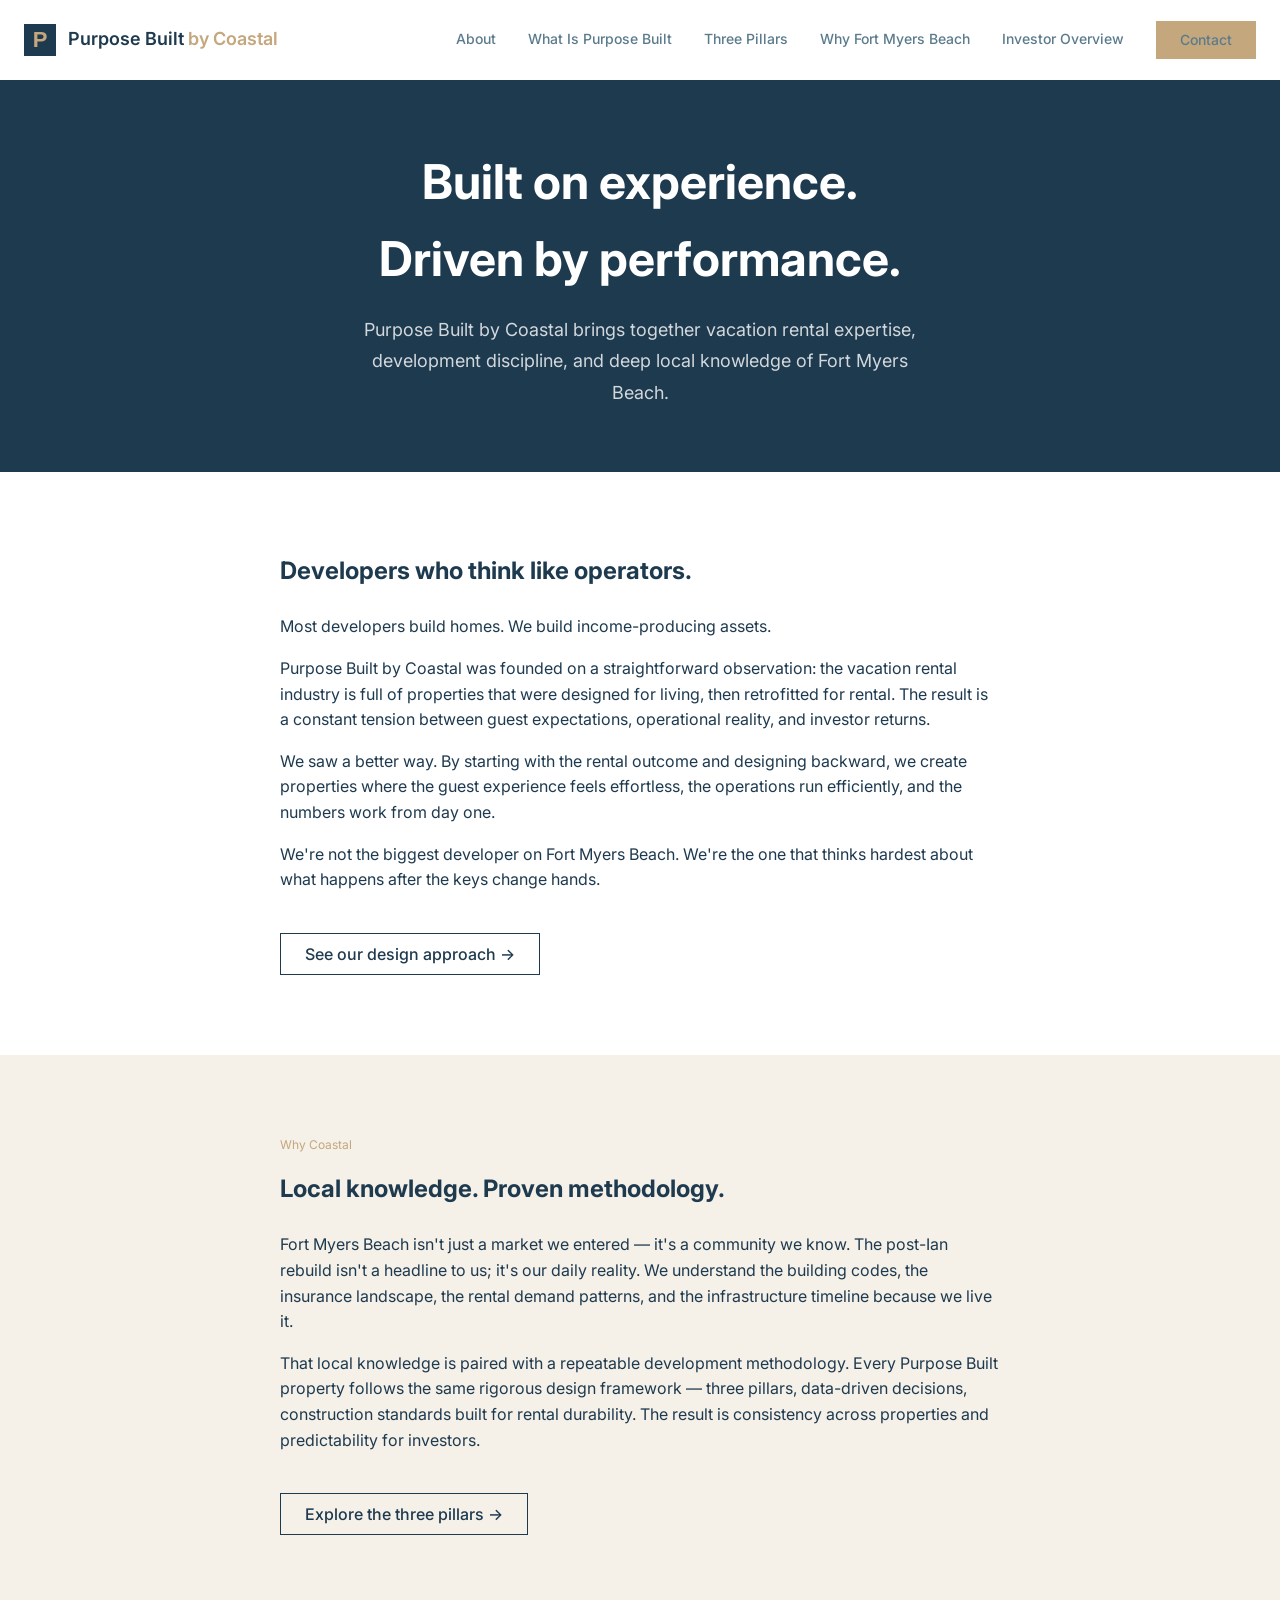
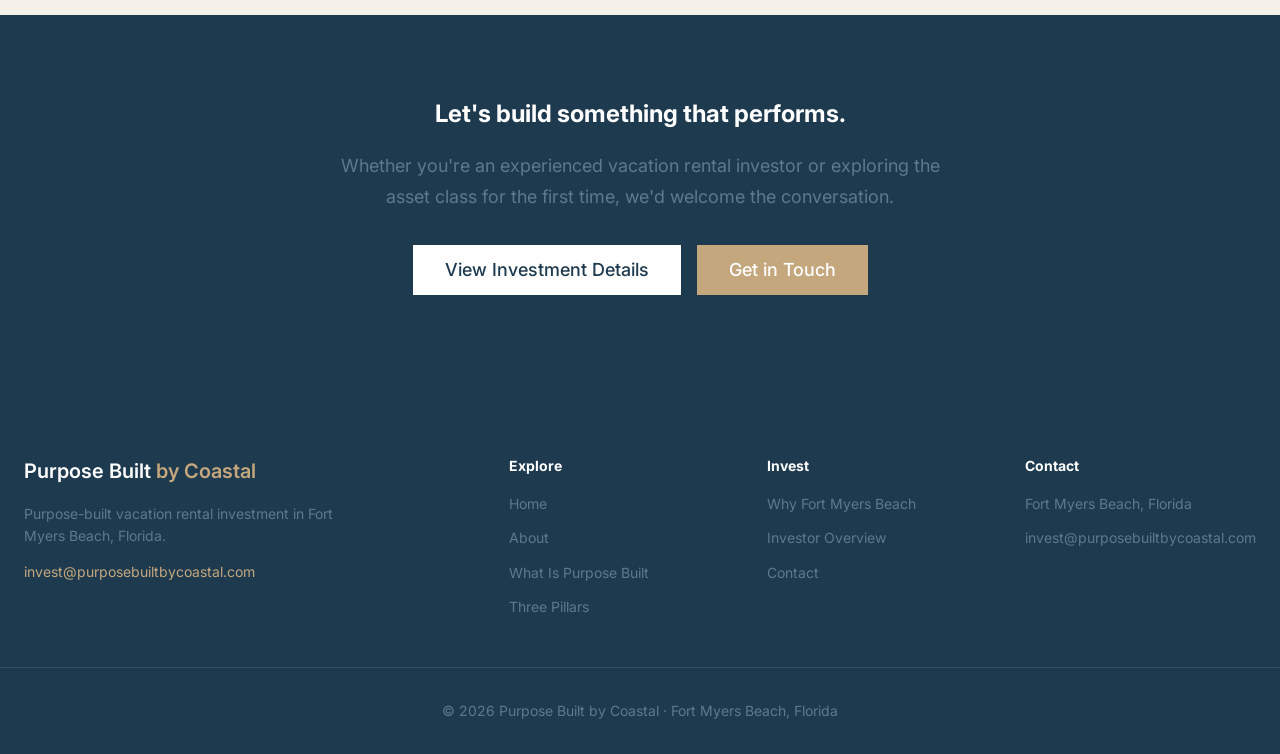
==== about/index.html @ a8b03112 "Phase 6: Frontend Build — all 7 pages, components.css, sitemap.xml, robots.txt" ====
<!DOCTYPE html>
<html lang="en">
<head>
  <meta charset="UTF-8"><meta name="viewport" content="width=device-width, initial-scale=1.0">
  <title>About Purpose Built by Coastal | Vacation Rental Developers</title>
  <meta name="description" content="Meet the team behind Purpose Built by Coastal — Fort Myers Beach vacation rental development built on decades of coastal construction and STR expertise.">
  <link rel="canonical" href="https://purposebuiltbycoastal.com/about/">
  <link rel="icon" type="image/svg+xml" href="/assets/icons/favicon.svg">
  <link rel="preconnect" href="https://fonts.googleapis.com"><link rel="preconnect" href="https://fonts.gstatic.com" crossorigin>
  <link href="https://fonts.googleapis.com/css2?family=Inter:wght@300;400;500;600;700&display=swap" rel="stylesheet">
  <link rel="stylesheet" href="/tokens.css"><link rel="stylesheet" href="/components.css">
  <script type="application/ld+json">{"@context":"https://schema.org","@type":"Organization","name":"Purpose Built by Coastal","url":"https://purposebuiltbycoastal.com","email":"invest@purposebuiltbycoastal.com","address":{"@type":"PostalAddress","addressLocality":"Fort Myers Beach","addressRegion":"FL"}}</script>
</head>
<body>

<nav class="nav" id="nav"><div class="container nav-inner">
  <a href="/" class="nav-logo"><img src="/assets/icons/favicon.svg" alt="" width="32" height="32"><span>Purpose Built <span class="text-accent">by Coastal</span></span></a>
  <button class="nav-toggle" id="navToggle" aria-label="Toggle menu"><span></span><span></span><span></span></button>
  <div class="nav-links" id="navLinks">
    <a href="/about">About</a><a href="/what-is-purpose-built">What Is Purpose Built</a><a href="/three-pillars">Three Pillars</a><a href="/why-fort-myers-beach">Why Fort Myers Beach</a><a href="/investor-overview">Investor Overview</a><a href="/contact" class="btn btn-primary">Contact</a>
  </div>
</div></nav>

<section class="page-header"><div class="container">
  <h1>Built on experience.<br>Driven by performance.</h1>
  <p class="body-lg">Purpose Built by Coastal brings together vacation rental expertise, development discipline, and deep local knowledge of Fort Myers Beach.</p>
</div></section>

<section class="section bg-white"><div class="container content-section reveal">
  <h2>Developers who think like operators.</h2>
  <p>Most developers build homes. We build income-producing assets.</p>
  <p>Purpose Built by Coastal was founded on a straightforward observation: the vacation rental industry is full of properties that were designed for living, then retrofitted for rental. The result is a constant tension between guest expectations, operational reality, and investor returns.</p>
  <p>We saw a better way. By starting with the rental outcome and designing backward, we create properties where the guest experience feels effortless, the operations run efficiently, and the numbers work from day one.</p>
  <p>We're not the biggest developer on Fort Myers Beach. We're the one that thinks hardest about what happens after the keys change hands.</p>
  <a href="/what-is-purpose-built" class="btn btn-secondary" style="margin-top:var(--space-6)">See our design approach →</a>
</div></section>

<section class="section bg-sand"><div class="container content-section reveal">
  <p class="caption text-accent">Why Coastal</p>
  <h2>Local knowledge. Proven methodology.</h2>
  <p>Fort Myers Beach isn't just a market we entered — it's a community we know. The post-Ian rebuild isn't a headline to us; it's our daily reality. We understand the building codes, the insurance landscape, the rental demand patterns, and the infrastructure timeline because we live it.</p>
  <p>That local knowledge is paired with a repeatable development methodology. Every Purpose Built property follows the same rigorous design framework — three pillars, data-driven decisions, construction standards built for rental durability. The result is consistency across properties and predictability for investors.</p>
  <a href="/three-pillars" class="btn btn-secondary" style="margin-top:var(--space-6)">Explore the three pillars →</a>
</div></section>

<section class="section bg-navy text-center"><div class="container reveal" style="max-width:42rem">
  <h2 class="text-light">Let's build something that performs.</h2>
  <p class="body-lg" style="color:var(--slate);margin-top:var(--space-4)">Whether you're an experienced vacation rental investor or exploring the asset class for the first time, we'd welcome the conversation.</p>
  <div class="cta-group" style="margin-top:var(--space-8)">
    <a href="/investor-overview" class="btn btn-light btn-lg">View Investment Details</a>
    <a href="/contact" class="btn btn-primary btn-lg">Get in Touch</a>
  </div>
</div></section>

<footer class="footer"><div class="container footer-grid">
  <div class="footer-brand"><span class="footer-logo">Purpose Built <span class="text-accent">by Coastal</span></span><p class="body-sm text-muted">Purpose-built vacation rental investment in Fort Myers Beach, Florida.</p><a href="mailto:invest@purposebuiltbycoastal.com" class="body-sm text-accent">invest@purposebuiltbycoastal.com</a></div>
  <div class="footer-col"><h5 class="text-light">Explore</h5><a href="/">Home</a><a href="/about">About</a><a href="/what-is-purpose-built">What Is Purpose Built</a><a href="/three-pillars">Three Pillars</a></div>
  <div class="footer-col"><h5 class="text-light">Invest</h5><a href="/why-fort-myers-beach">Why Fort Myers Beach</a><a href="/investor-overview">Investor Overview</a><a href="/contact">Contact</a></div>
  <div class="footer-col"><h5 class="text-light">Contact</h5><p class="body-sm text-muted">Fort Myers Beach, Florida</p><a href="mailto:invest@purposebuiltbycoastal.com" class="body-sm">invest@purposebuiltbycoastal.com</a></div>
</div><div class="container footer-bottom"><p class="body-sm text-muted">© 2026 Purpose Built by Coastal · Fort Myers Beach, Florida</p></div></footer>

<script>
document.getElementById('navToggle').addEventListener('click',function(){this.classList.toggle('active');document.getElementById('navLinks').classList.toggle('active')});
document.querySelectorAll('.reveal').forEach(el=>new IntersectionObserver((e)=>{e.forEach(e=>{if(e.isIntersecting)e.target.classList.add('visible')})},{threshold:0.15}).observe(el));
window.addEventListener('scroll',()=>{document.getElementById('nav').classList.toggle('scrolled',window.scrollY>50)});
</script>
</body>
</html>
---- tokens.css ----
:root {
  /* ── Brand Colors ── */
  --navy: #1e3a4f;
  --slate: #5b7b8c;
  --gold: #c4a77d;
  --sand: #f5f0e8;
  --white: #ffffff;

  /* ── Semantic Tokens ── */
  --color-bg: var(--white);
  --color-bg-alt: var(--sand);
  --color-bg-dark: var(--navy);
  --color-text: var(--navy);
  --color-text-light: var(--white);
  --color-text-muted: var(--slate);
  --color-accent: var(--gold);
  --color-accent-hover: #b3966e;
  --color-border: #e5e0d8;
  --color-border-light: #f0ebe4;

  /* ── Typography ── */
  --font-sans: 'Inter', system-ui, -apple-system, sans-serif;
  --font-mono: ui-monospace, SFMono-Regular, Menlo, Monaco, Consolas, monospace;

  /* Type Scale (major third) */
  --text-xs: 0.75rem;     /* 12px */
  --text-sm: 0.875rem;    /* 14px */
  --text-base: 1rem;      /* 16px */
  --text-lg: 1.125rem;    /* 18px */
  --text-xl: 1.25rem;     /* 20px */
  --text-2xl: 1.5rem;     /* 24px */
  --text-3xl: 1.875rem;   /* 30px */
  --text-4xl: 2.25rem;    /* 36px */
  --text-5xl: 3rem;       /* 48px */
  --text-6xl: 3.75rem;    /* 60px */
  --text-7xl: 4.5rem;     /* 72px */

  /* Line Heights */
  --leading-tight: 1.15;
  --leading-snug: 1.35;
  --leading-normal: 1.6;
  --leading-relaxed: 1.75;

  /* Font Weights */
  --font-light: 300;
  --font-normal: 400;
  --font-medium: 500;
  --font-semibold: 600;
  --font-bold: 700;

  /* Letter Spacing */
  --tracking-tight: -0.02em;
  --tracking-normal: 0;
  --tracking-wide: 0.03em;

  /* ── Spacing Scale (4px base) ── */
  --space-0: 0;
  --space-1: 0.25rem;    /* 4px */
  --space-2: 0.5rem;     /* 8px */
  --space-3: 0.75rem;    /* 12px */
  --space-4: 1rem;       /* 16px */
  --space-5: 1.25rem;    /* 20px */
  --space-6: 1.5rem;     /* 24px */
  --space-8: 2rem;       /* 32px */
  --space-10: 2.5rem;    /* 40px */
  --space-12: 3rem;      /* 48px */
  --space-16: 4rem;      /* 64px */
  --space-20: 5rem;      /* 80px */
  --space-24: 6rem;      /* 96px */

  /* Section padding */
  --section-y: var(--space-20);
  --section-y-lg: var(--space-24);

  /* ── Border Radius ── */
  --radius-none: 0;
  --radius-sm: 0;
  --radius-md: 0;
  --radius-lg: 0;
  --radius-full: 9999px;

  /* ── Shadows ── */
  --shadow-sm: 0 1px 2px rgba(30, 58, 79, 0.05);
  --shadow-md: 0 4px 6px rgba(30, 58, 79, 0.07);
  --shadow-lg: 0 10px 30px rgba(30, 58, 79, 0.1);

  /* ── Layout ── */
  --container-max: 80rem;       /* 1280px */
  --container-padding: var(--space-6);
  --nav-height: 5rem;           /* 80px */

  /* ── Animations ── */
  --ease-out: cubic-bezier(0.16, 1, 0.3, 1);
  --ease-in-out: cubic-bezier(0.4, 0, 0.2, 1);
  --duration-fast: 150ms;
  --duration-normal: 300ms;
  --duration-slow: 500ms;
  --duration-reveal: 700ms;

  /* ── Breakpoints (for reference — use in media queries) ── */
  /* sm: 640px | md: 768px | lg: 1024px | xl: 1280px | 2xl: 1536px */
}

/* ── Global Resets ── */
*,
*::before,
*::after {
  box-sizing: border-box;
  margin: 0;
  padding: 0;
}

html {
  scroll-behavior: smooth;
  -webkit-font-smoothing: antialiased;
  -moz-osx-font-smoothing: grayscale;
}

body {
  font-family: var(--font-sans);
  font-size: var(--text-base);
  line-height: var(--leading-normal);
  color: var(--color-text);
  background-color: var(--color-bg);
}

img {
  display: block;
  max-width: 100%;
  height: auto;
}

a {
  color: inherit;
  text-decoration: none;
}

/* ── Typography Utility Classes ── */
.h1 { font-size: var(--text-5xl); font-weight: var(--font-bold); line-height: var(--leading-tight); letter-spacing: var(--tracking-tight); }
.h2 { font-size: var(--text-4xl); font-weight: var(--font-bold); line-height: var(--leading-tight); }
.h3 { font-size: var(--text-3xl); font-weight: var(--font-semibold); line-height: var(--leading-snug); }
.h4 { font-size: var(--text-2xl); font-weight: var(--font-semibold); line-height: var(--leading-snug); }
.h5 { font-size: var(--text-xl); font-weight: var(--font-medium); line-height: var(--leading-normal); }

.body-lg { font-size: var(--text-lg); line-height: var(--leading-relaxed); }
.body-base { font-size: var(--text-base); line-height: var(--leading-relaxed); }
.body-sm { font-size: var(--text-sm); line-height: var(--leading-normal); }
.caption { font-size: var(--text-xs); line-height: var(--leading-normal); color: var(--color-text-muted); }

.text-accent { color: var(--color-accent); }
.text-muted { color: var(--color-text-muted); }
.text-light { color: var(--color-text-light); }

.font-light { font-weight: var(--font-light); }
.font-normal { font-weight: var(--font-normal); }
.font-medium { font-weight: var(--font-medium); }
.font-semibold { font-weight: var(--font-semibold); }
.font-bold { font-weight: var(--font-bold); }

/* ── Container ── */
.container {
  width: 100%;
  max-width: var(--container-max);
  margin-left: auto;
  margin-right: auto;
  padding-left: var(--container-padding);
  padding-right: var(--container-padding);
}

/* ── Section Spacing ── */
.section {
  padding-top: var(--section-y);
  padding-bottom: var(--section-y);
}

.section-lg {
  padding-top: var(--section-y-lg);
  padding-bottom: var(--section-y-lg);
}

/* ── Background Utilities ── */
.bg-navy { background-color: var(--navy); color: var(--color-text-light); }
.bg-sand { background-color: var(--sand); }
.bg-white { background-color: var(--white); }
.bg-gold { background-color: var(--gold); color: var(--color-text-light); }

/* ── Button Base ── */
.btn {
  display: inline-flex;
  align-items: center;
  justify-content: center;
  gap: var(--space-2);
  padding: var(--space-3) var(--space-6);
  font-family: var(--font-sans);
  font-size: var(--text-base);
  font-weight: var(--font-medium);
  line-height: 1;
  border: none;
  cursor: pointer;
  transition: all var(--duration-fast) var(--ease-out);
  text-decoration: none;
}

.btn-primary {
  background-color: var(--gold);
  color: var(--white);
}
.btn-primary:hover {
  background-color: var(--color-accent-hover);
}

.btn-secondary {
  background-color: transparent;
  color: var(--navy);
  border: 1.5px solid var(--navy);
}
.btn-secondary:hover {
  background-color: var(--navy);
  color: var(--white);
}

.btn-light {
  background-color: var(--white);
  color: var(--navy);
}
.btn-light:hover {
  background-color: var(--sand);
}

.btn-lg {
  padding: var(--space-4) var(--space-8);
  font-size: var(--text-lg);
}

/* ── Animations ── */
@keyframes fadeInUp {
  from {
    opacity: 0;
    transform: translateY(24px);
  }
  to {
    opacity: 1;
    transform: translateY(0);
  }
}

@keyframes fadeIn {
  from { opacity: 0; }
  to { opacity: 1; }
}

.animate-fade-in-up {
  animation: fadeInUp var(--duration-reveal) var(--ease-out) forwards;
}

.animate-fade-in {
  animation: fadeIn var(--duration-slow) var(--ease-out) forwards;
}

/* Scroll-triggered reveal */
.reveal {
  opacity: 0;
  transform: translateY(24px);
  transition: opacity var(--duration-reveal) var(--ease-out),
              transform var(--duration-reveal) var(--ease-out);
}

.reveal.visible {
  opacity: 1;
  transform: translateY(0);
}

/* ── Focus States ── */
:focus-visible {
  outline: 2px solid var(--gold);
  outline-offset: 2px;
}

/* ── Selection ── */
::selection {
  background-color: var(--navy);
  color: var(--white);
}
---- components.css ----
/* ══════════════════════════════════════════
   COMPONENT STYLES — Purpose Built by Coastal
   ══════════════════════════════════════════ */

/* ── Navigation ── */
.nav {
  position: fixed; top: 0; left: 0; right: 0; z-index: 100;
  height: var(--nav-height); background: var(--white);
  border-bottom: 1px solid transparent;
  transition: all var(--duration-normal) var(--ease-out);
}
.nav.scrolled { border-bottom-color: var(--color-border); box-shadow: var(--shadow-sm); }
.nav-inner { display: flex; align-items: center; justify-content: space-between; height: 100%; }
.nav-logo { display: flex; align-items: center; gap: var(--space-3); font-weight: var(--font-semibold); font-size: var(--text-lg); color: var(--navy); text-decoration: none; }
.nav-logo img { width: 32px; height: 32px; }
.nav-links { display: flex; align-items: center; gap: var(--space-8); }
.nav-links a { font-size: var(--text-sm); font-weight: var(--font-medium); color: var(--slate); text-decoration: none; transition: color var(--duration-fast); }
.nav-links a:hover { color: var(--navy); }
.nav-toggle { display: none; flex-direction: column; gap: 5px; background: none; border: none; cursor: pointer; padding: var(--space-2); }
.nav-toggle span { display: block; width: 24px; height: 2px; background: var(--navy); transition: all var(--duration-fast); }
.nav-toggle.active span:nth-child(1) { transform: rotate(45deg) translate(5px,5px); }
.nav-toggle.active span:nth-child(2) { opacity: 0; }
.nav-toggle.active span:nth-child(3) { transform: rotate(-45deg) translate(5px,-5px); }

/* ── Hero ── */
.hero { position: relative; min-height: 80vh; display: flex; align-items: center; overflow: hidden; }
.hero-bg { position: absolute; inset: 0; width: 100%; height: 100%; object-fit: cover; z-index: 0; }
.hero-overlay { position: absolute; inset: 0; background: linear-gradient(to bottom, rgba(30,58,79,0.85), rgba(30,58,79,0.55)); z-index: 1; }
.hero-content { position: relative; z-index: 2; max-width: 48rem; color: var(--white); }
.hero-content h1 { font-size: var(--text-7xl); font-weight: var(--font-bold); line-height: var(--leading-tight); letter-spacing: var(--tracking-tight); margin-bottom: var(--space-6); }
.hero-content .body-lg { color: rgba(255,255,255,0.85); margin-bottom: var(--space-8); }
.hero-ctas { display: flex; gap: var(--space-4); flex-wrap: wrap; }

/* ── Page Header (inner pages) ── */
.page-header { padding-top: calc(var(--nav-height) + var(--space-16)); padding-bottom: var(--space-16); background: var(--navy); color: var(--white); text-align: center; }
.page-header h1 { font-size: var(--text-5xl); font-weight: var(--font-bold); }
.page-header .body-lg { color: rgba(255,255,255,0.8); margin-top: var(--space-4); max-width: 36rem; margin-left: auto; margin-right: auto; }

/* ── Feature Cards ── */
.grid-2 { display: grid; grid-template-columns: repeat(2, 1fr); gap: var(--space-8); }
.grid-3 { display: grid; grid-template-columns: repeat(3, 1fr); gap: var(--space-8); }
.grid-4 { display: grid; grid-template-columns: repeat(4, 1fr); gap: var(--space-6); }
.feature-card { padding: var(--space-8); background: var(--white); border-left: 2px solid var(--gold); }
.feature-icon { margin-bottom: var(--space-4); }
.feature-card h4 { margin-bottom: var(--space-3); }

/* ── Stat Cards ── */
.stat-card { text-align: center; padding: var(--space-6); }
.stat-number { display: block; font-size: var(--text-5xl); font-weight: var(--font-bold); color: var(--navy); line-height: 1; margin-bottom: var(--space-2); }
.stat-label { font-size: var(--text-sm); color: var(--slate); }

/* ── CTA Group ── */
.cta-group { display: flex; gap: var(--space-4); justify-content: center; flex-wrap: wrap; }

/* ── Footer ── */
.footer { background: var(--navy); color: var(--white); padding: var(--section-y) 0 var(--space-8); }
.footer-grid { display: grid; grid-template-columns: 2fr 1fr 1fr 1fr; gap: var(--space-8); padding-bottom: var(--space-12); border-bottom: 1px solid rgba(255,255,255,0.1); margin-bottom: var(--space-8); }
.footer-brand { max-width: 20rem; }
.footer-logo { font-size: var(--text-xl); font-weight: var(--font-semibold); display: block; margin-bottom: var(--space-4); }
.footer-brand .body-sm { margin-bottom: var(--space-3); }
.footer-col { display: flex; flex-direction: column; gap: var(--space-3); }
.footer-col h5 { margin-bottom: var(--space-1); font-size: var(--text-sm); }
.footer-col a { color: var(--slate); font-size: var(--text-sm); text-decoration: none; transition: color var(--duration-fast); }
.footer-col a:hover { color: var(--gold); }
.footer-bottom { text-align: center; }

/* ── Content ── */
.content-section { max-width: 48rem; margin: 0 auto; }
.content-section h2 { margin-bottom: var(--space-6); }
.content-section h3 { margin-top: var(--space-10); margin-bottom: var(--space-4); }
.content-section p { margin-bottom: var(--space-4); }
.content-section ul { margin-bottom: var(--space-6); padding-left: var(--space-6); }
.content-section li { margin-bottom: var(--space-2); }

/* ── FAQ ── */
.faq-list { max-width: 42rem; margin: var(--space-12) auto 0; }
.faq-item { border-bottom: 1px solid var(--color-border); padding: var(--space-5) 0; }
.faq-question { width: 100%; background: none; border: none; display: flex; justify-content: space-between; align-items: center; gap: var(--space-4); text-align: left; font-family: var(--font-sans); font-size: var(--text-base); font-weight: var(--font-medium); color: var(--navy); cursor: pointer; padding: 0; }
.faq-question:hover { color: var(--gold); }
.faq-icon { flex-shrink: 0; font-size: var(--text-xl); color: var(--gold); transition: transform var(--duration-fast); }
.faq-answer { max-height: 0; overflow: hidden; transition: max-height var(--duration-normal) var(--ease-out); color: var(--slate); font-size: var(--text-sm); line-height: var(--leading-relaxed); padding-right: var(--space-8); }
.faq-item.open .faq-answer { max-height: 20rem; padding-top: var(--space-3); }
.faq-item.open .faq-icon { transform: rotate(45deg); }

/* ── Form ── */
.form { max-width: 36rem; margin: 0 auto; }
.form-group { margin-bottom: var(--space-5); }
.form-label { display: block; font-size: var(--text-sm); font-weight: var(--font-medium); color: var(--navy); margin-bottom: var(--space-2); }
.form-input, .form-select, .form-textarea { width: 100%; padding: var(--space-3) var(--space-4); font-family: var(--font-sans); font-size: var(--text-base); color: var(--navy); background: var(--white); border: 1.5px solid rgba(30,58,79,0.2); transition: border-color var(--duration-fast); }
.form-input:focus, .form-select:focus, .form-textarea:focus { outline: none; border-color: var(--gold); box-shadow: 0 0 0 2px rgba(196,167,125,0.2); }
.form-textarea { min-height: 8rem; resize: vertical; }

/* ── Process Steps ── */
.process-steps { display: grid; grid-template-columns: repeat(5, 1fr); gap: var(--space-4); margin-top: var(--space-10); }
.process-step { text-align: center; }
.process-step-num { display: flex; align-items: center; justify-content: center; width: 3rem; height: 3rem; border: 2px solid var(--gold); color: var(--gold); font-weight: var(--font-bold); font-size: var(--text-lg); margin: 0 auto var(--space-4); }
.process-step h5 { margin-bottom: var(--space-2); }

/* ── Helpers ── */
.text-center { text-align: center; }
.text-accent { color: var(--gold); }
.text-muted { color: var(--slate); }
.text-light { color: var(--white); }
.space-y-4 > * + * { margin-top: var(--space-4); }

/* ── Responsive ── */
@media (max-width: 1023px) {
  .hero-content h1 { font-size: var(--text-5xl); }
  .footer-grid { grid-template-columns: 1fr 1fr; }
  .grid-4 { grid-template-columns: repeat(2, 1fr); }
  .process-steps { grid-template-columns: 1fr; gap: var(--space-6); }
}
@media (max-width: 767px) {
  .nav-links { display: none; }
  .nav-links.active { display: flex; flex-direction: column; position: absolute; top: var(--nav-height); left: 0; right: 0; background: var(--white); padding: var(--space-6); border-bottom: 1px solid var(--color-border); box-shadow: var(--shadow-md); gap: var(--space-4); }
  .nav-toggle { display: flex; }
  .hero { min-height: 60vh; }
  .hero-content h1 { font-size: var(--text-4xl); }
  .hero-ctas { flex-direction: column; }
  .hero-ctas .btn { width: 100%; text-align: center; }
  .page-header h1 { font-size: var(--text-4xl); }
  .grid-3, .grid-2 { grid-template-columns: 1fr; }
  .grid-4 { grid-template-columns: 1fr 1fr; }
  .footer-grid { grid-template-columns: 1fr; gap: var(--space-6); }
  .section { padding-top: var(--space-12); padding-bottom: var(--space-12); }
  .cta-group { flex-direction: column; }
  .cta-group .btn { width: 100%; }
}
@media (max-width: 639px) {
  .grid-4 { grid-template-columns: 1fr; }
}
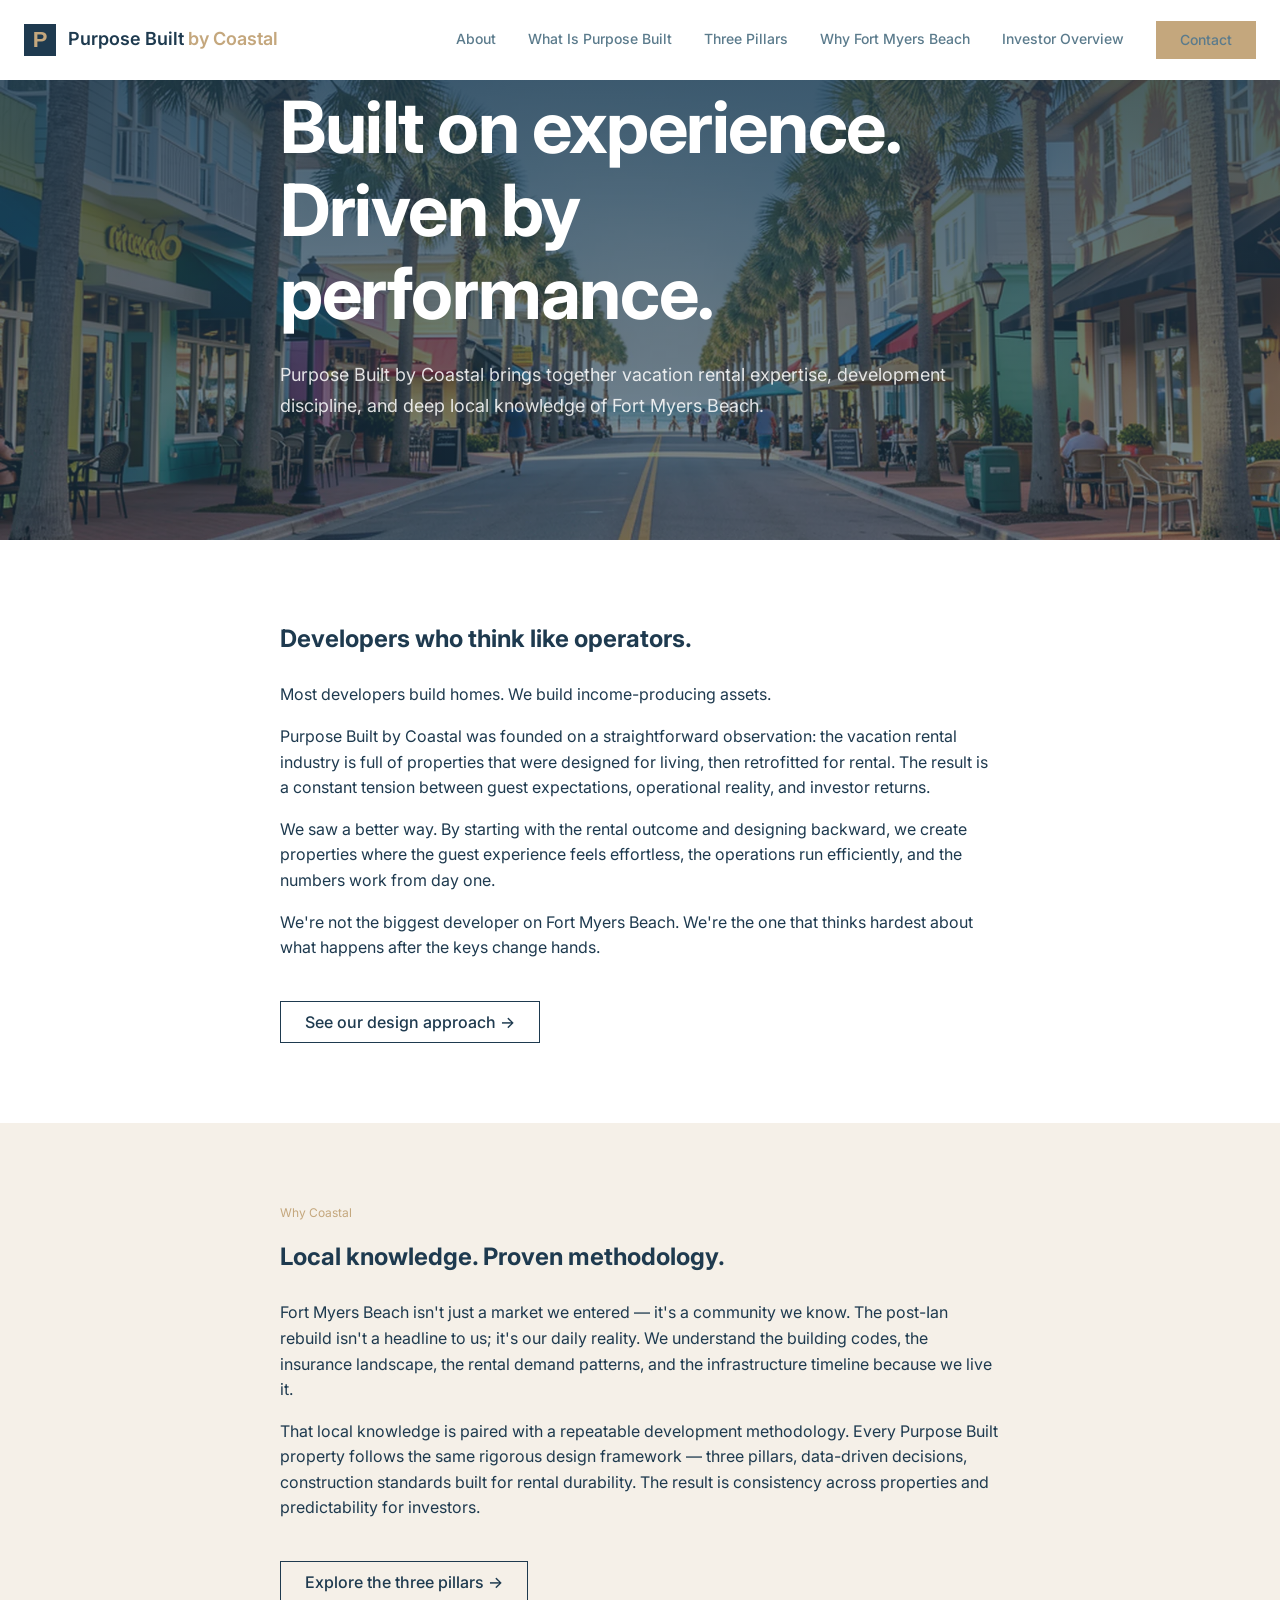
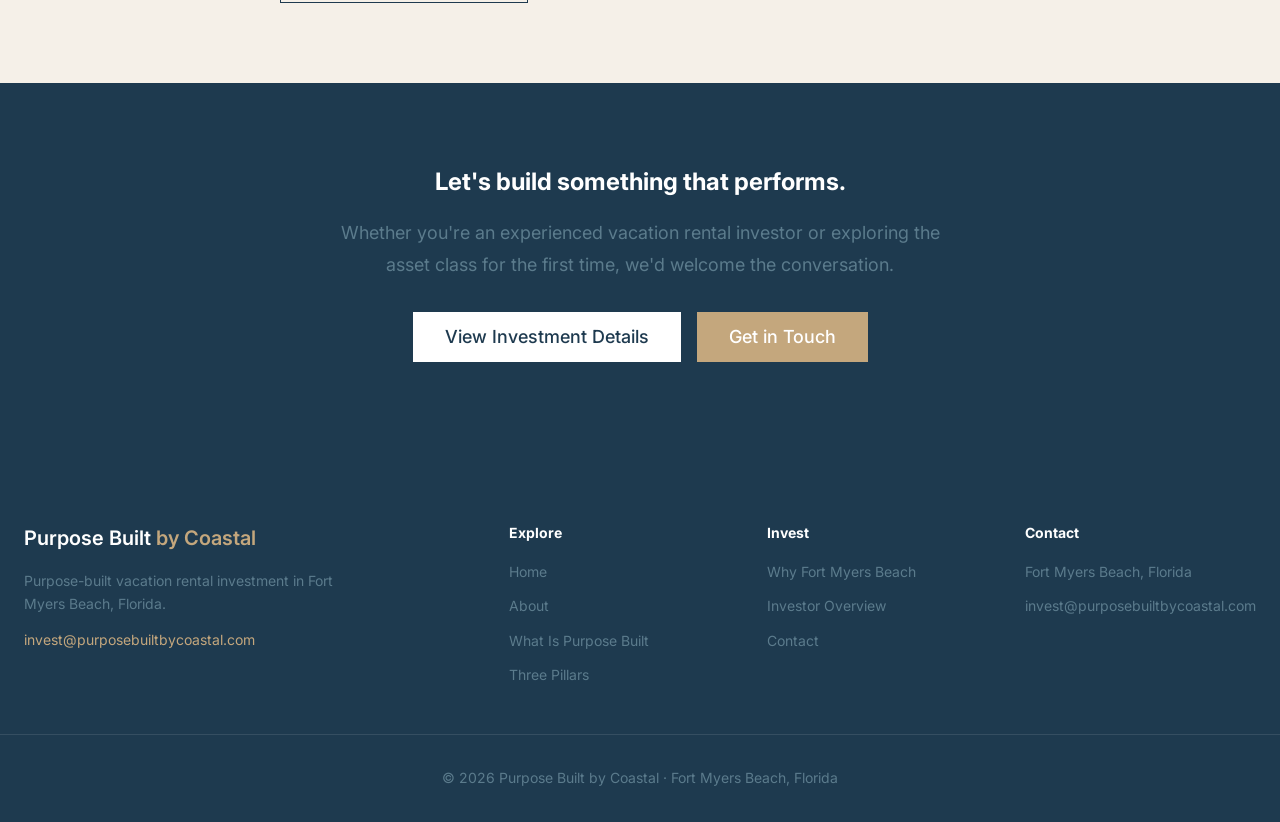
==== commit bbe04ac0: "Hero images for all 7 pages — unique per-page heroes (waterfront, streetscape, architectural, sunset" ====
--- a/about/index.html
+++ b/about/index.html
@@ -21,10 +21,14 @@
   </div>
 </div></nav>
 
-<section class="page-header"><div class="container">
-  <h1>Built on experience.<br>Driven by performance.</h1>
-  <p class="body-lg">Purpose Built by Coastal brings together vacation rental expertise, development discipline, and deep local knowledge of Fort Myers Beach.</p>
-</div></section>
+<section class="hero" style="min-height:60vh">
+  <picture><source srcset="/assets/hero/fmb-streetscape.webp" type="image/webp"><img src="/assets/hero/fmb-streetscape.png" alt="Fort Myers Beach coastal streetscape with palm-lined avenue and outdoor dining — vibrant beach town community" class="hero-bg" width="1600" height="900" loading="eager"></picture>
+  <div class="hero-overlay"></div>
+  <div class="container hero-content">
+    <h1>Built on experience.<br>Driven by performance.</h1>
+    <p class="body-lg">Purpose Built by Coastal brings together vacation rental expertise, development discipline, and deep local knowledge of Fort Myers Beach.</p>
+  </div>
+</section>
 
 <section class="section bg-white"><div class="container content-section reveal">
   <h2>Developers who think like operators.</h2>
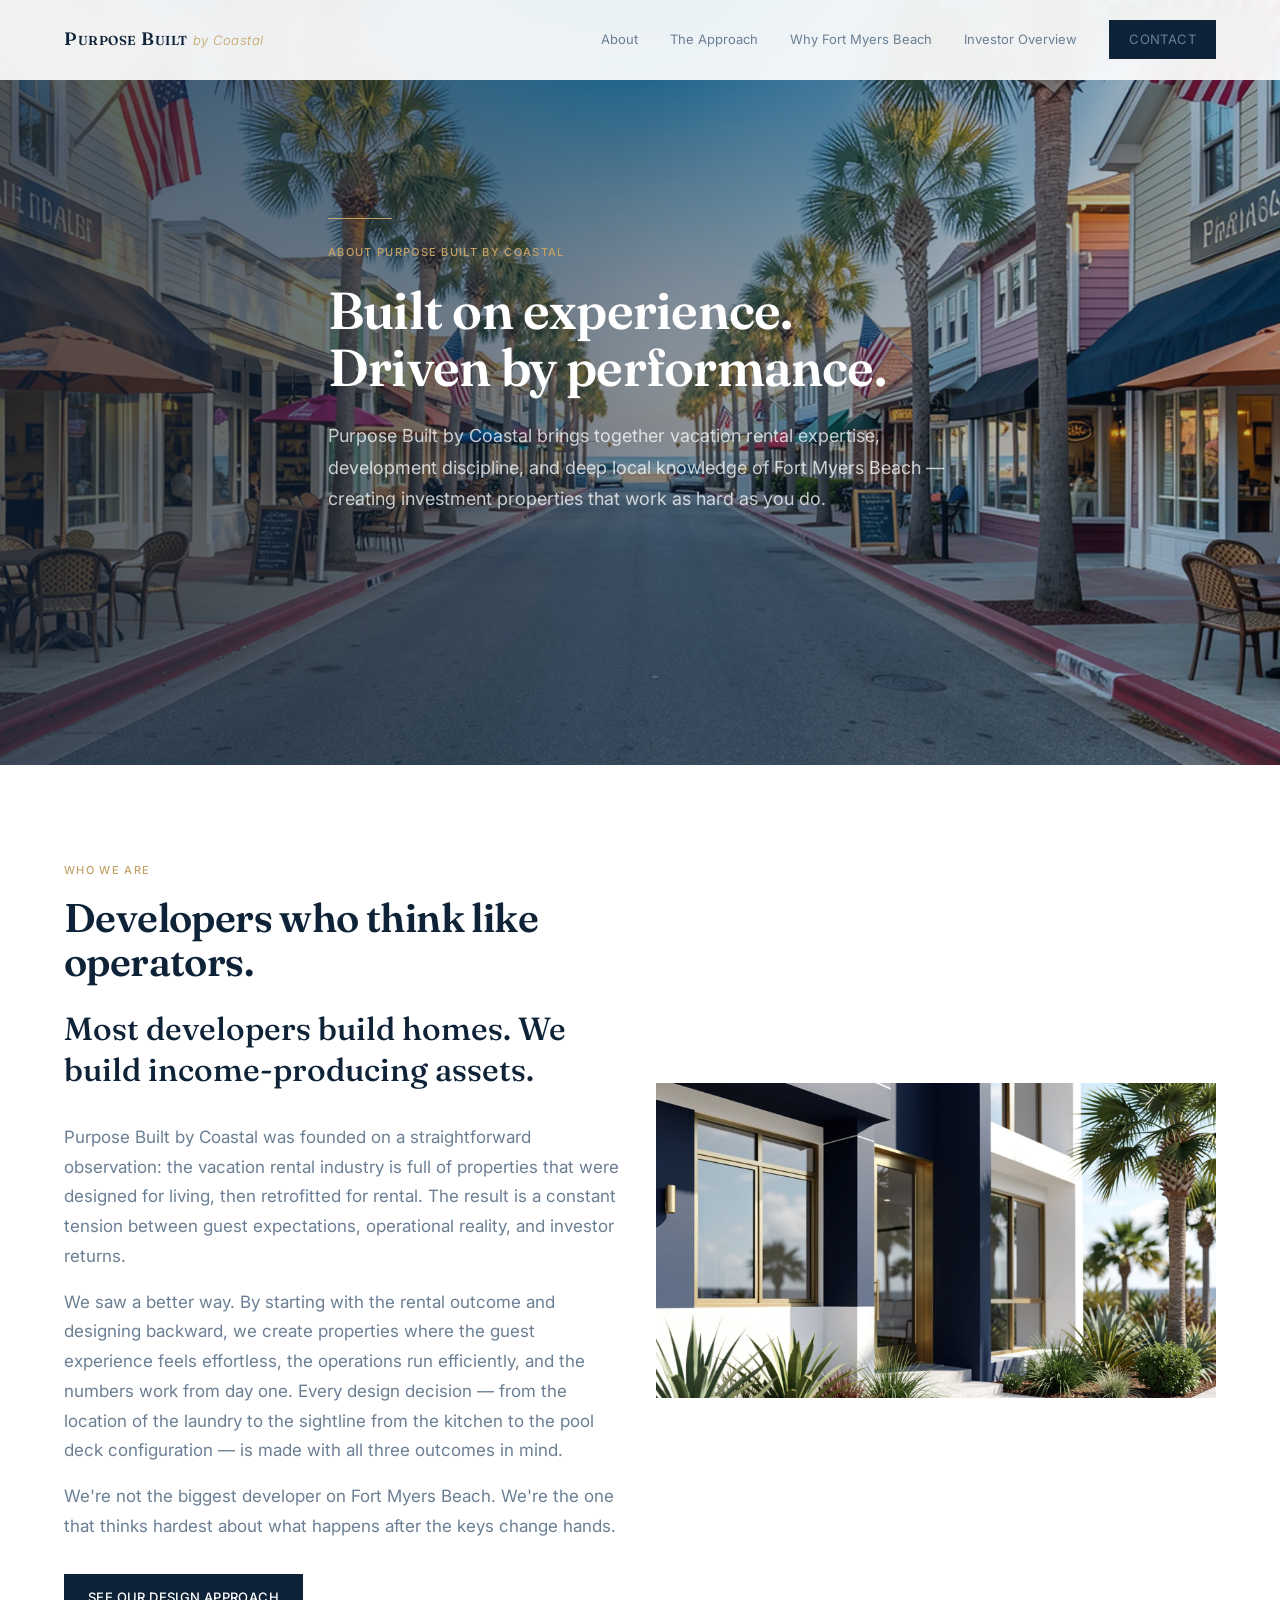
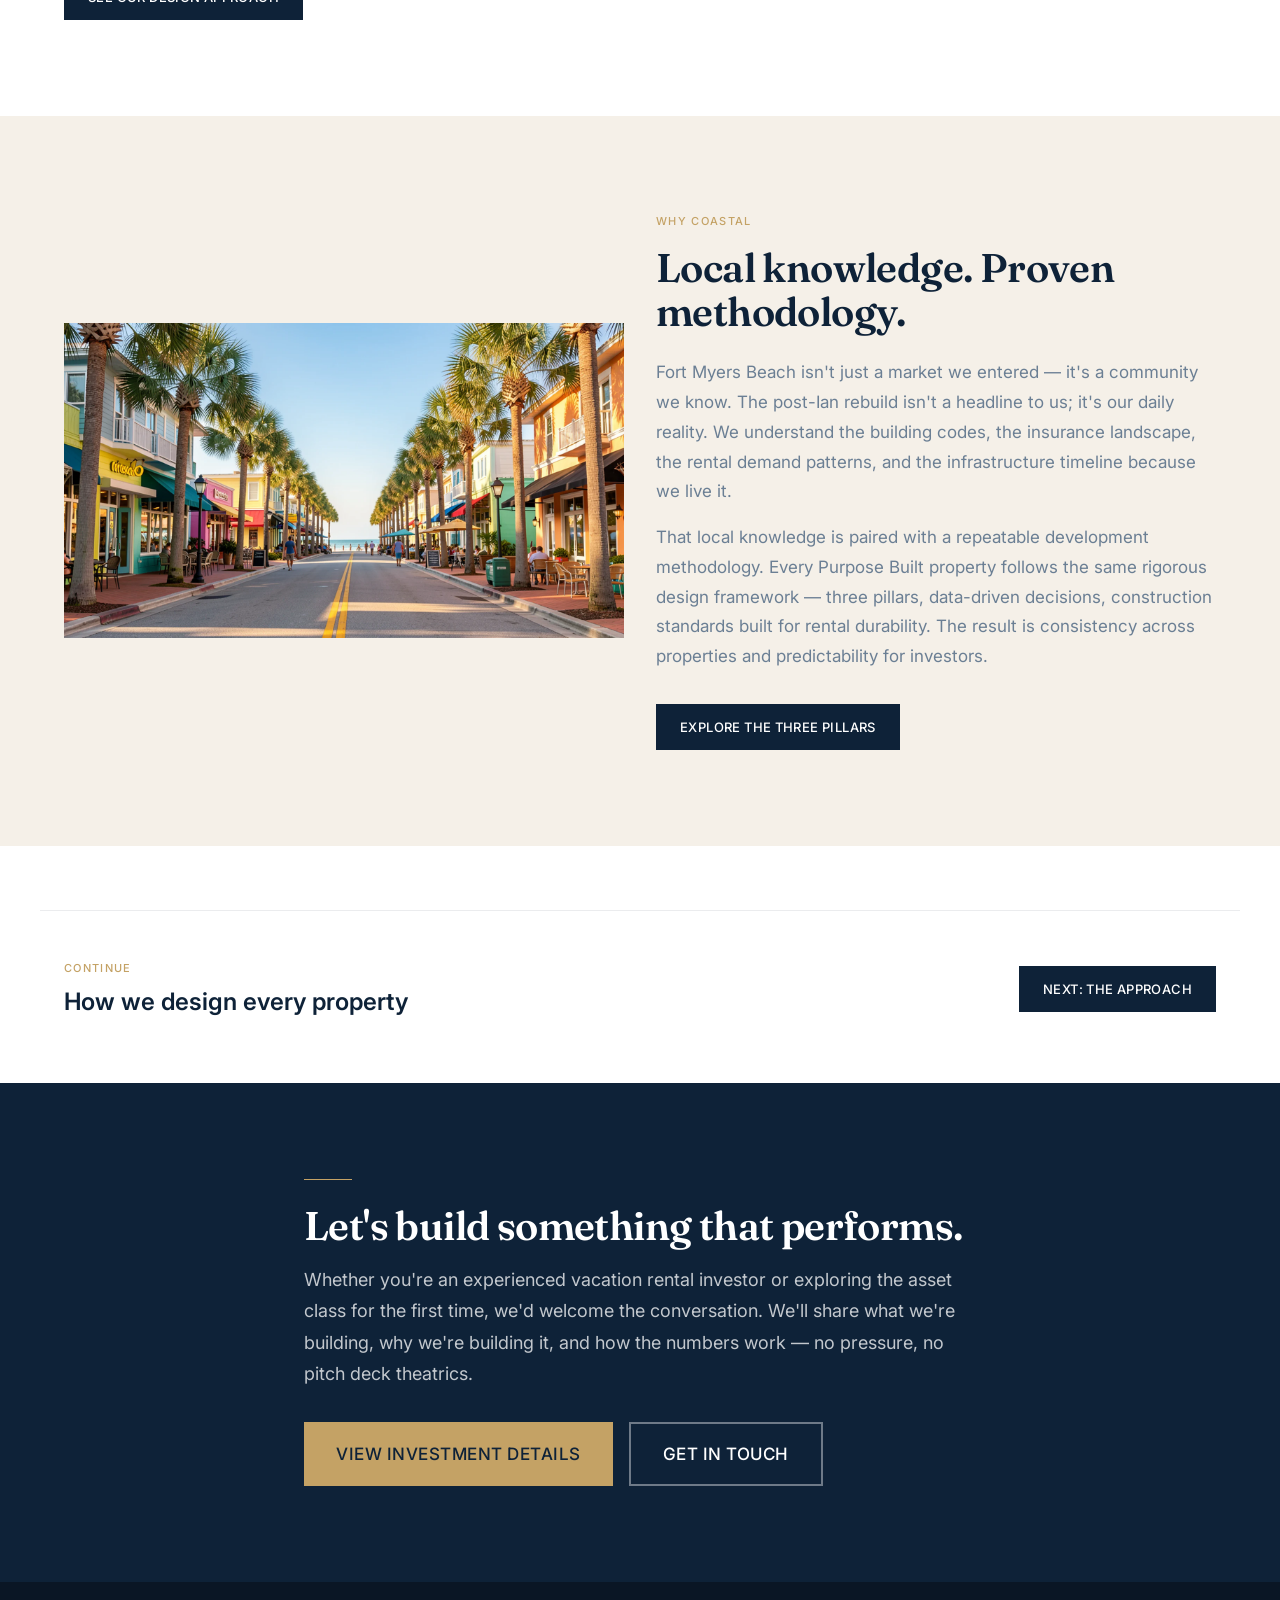
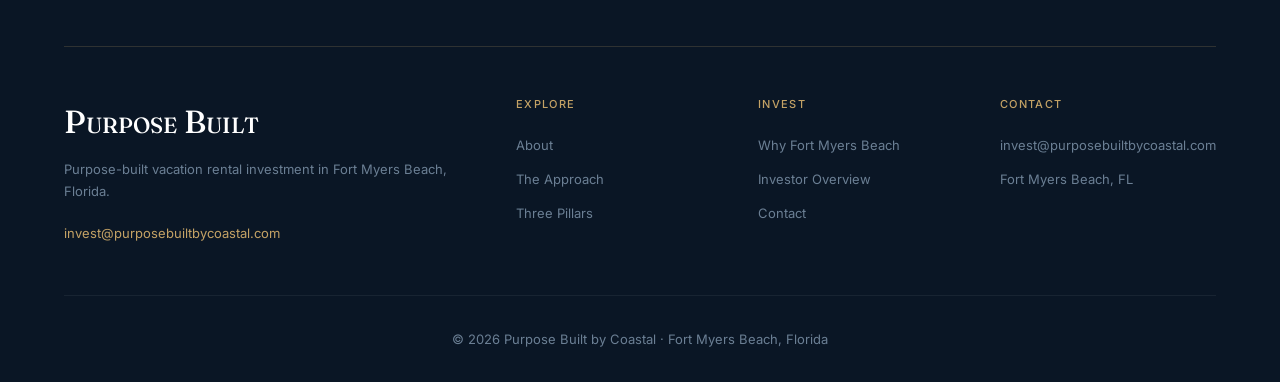
==== commit d8501b72: "v2.0: Claude Code rebuild — Fraunces serif, navy #0E2238, 12-col grid, 5-item nav, pull-quotes, numb" ====
--- a/about/index.html
+++ b/about/index.html
@@ -1,72 +1,184 @@
 <!DOCTYPE html>
 <html lang="en">
 <head>
-  <meta charset="UTF-8"><meta name="viewport" content="width=device-width, initial-scale=1.0">
+  <meta charset="UTF-8">
+  <meta name="viewport" content="width=device-width, initial-scale=1.0">
   <title>About Purpose Built by Coastal | Vacation Rental Developers</title>
   <meta name="description" content="Meet the team behind Purpose Built by Coastal — Fort Myers Beach vacation rental development built on decades of coastal construction and STR expertise.">
   <link rel="canonical" href="https://purposebuiltbycoastal.com/about/">
   <link rel="icon" type="image/svg+xml" href="/assets/icons/favicon.svg">
-  <link rel="preconnect" href="https://fonts.googleapis.com"><link rel="preconnect" href="https://fonts.gstatic.com" crossorigin>
-  <link href="https://fonts.googleapis.com/css2?family=Inter:wght@300;400;500;600;700&display=swap" rel="stylesheet">
-  <link rel="stylesheet" href="/tokens.css"><link rel="stylesheet" href="/components.css">
-  <script type="application/ld+json">{"@context":"https://schema.org","@type":"Organization","name":"Purpose Built by Coastal","url":"https://purposebuiltbycoastal.com","email":"invest@purposebuiltbycoastal.com","address":{"@type":"PostalAddress","addressLocality":"Fort Myers Beach","addressRegion":"FL"}}</script>
+  <link rel="preconnect" href="https://fonts.googleapis.com">
+  <link rel="preconnect" href="https://fonts.gstatic.com" crossorigin>
+  <link href="https://fonts.googleapis.com/css2?family=Fraunces:opsz,wght@9..144,400;9..144,500;9..144,600&family=Inter:wght@300;400;500;600;700&display=swap" rel="stylesheet">
+  <link rel="stylesheet" href="/tokens.css">
+  <meta property="og:title" content="About Purpose Built by Coastal | Vacation Rental Developers">
+  <meta property="og:description" content="Fort Myers Beach vacation rental development built on decades of coastal construction and STR expertise.">
+  <meta property="og:image" content="https://purposebuiltbycoastal.com/assets/og/home-og.png">
+  <meta property="og:url" content="https://purposebuiltbycoastal.com/about/">
+  <meta property="og:type" content="website">
+  <meta name="twitter:card" content="summary_large_image">
+  <script type="application/ld+json">
+  {
+    "@context": "https://schema.org",
+    "@type": "Organization",
+    "name": "Purpose Built by Coastal",
+    "url": "https://purposebuiltbycoastal.com",
+    "email": "invest@purposebuiltbycoastal.com",
+    "logo": "https://purposebuiltbycoastal.com/assets/icons/favicon.svg",
+    "description": "Purpose Built by Coastal develops performance-engineered vacation rental investment homes in Fort Myers Beach, Florida — designed from the ground up for guest experience, operational efficiency, and investor ROI.",
+    "address": { "@type": "PostalAddress", "addressLocality": "Fort Myers Beach", "addressRegion": "FL", "addressCountry": "US" },
+    "areaServed": "Fort Myers Beach, Florida"
+  }
+  </script>
 </head>
 <body>
 
-<nav class="nav" id="nav"><div class="container nav-inner">
-  <a href="/" class="nav-logo"><img src="/assets/icons/favicon.svg" alt="" width="32" height="32"><span>Purpose Built <span class="text-accent">by Coastal</span></span></a>
-  <button class="nav-toggle" id="navToggle" aria-label="Toggle menu"><span></span><span></span><span></span></button>
-  <div class="nav-links" id="navLinks">
-    <a href="/about">About</a><a href="/what-is-purpose-built">What Is Purpose Built</a><a href="/three-pillars">Three Pillars</a><a href="/why-fort-myers-beach">Why Fort Myers Beach</a><a href="/investor-overview">Investor Overview</a><a href="/contact" class="btn btn-primary">Contact</a>
+<!-- Nav -->
+<nav class="nav" id="nav">
+  <div class="container nav-inner">
+    <a href="/" class="nav-logo" style="font-variant:small-caps">Purpose Built <span style="font-variant:normal">by Coastal</span></a>
+    <button class="nav-toggle" id="navToggle" aria-label="Toggle menu" aria-expanded="false">
+      <span></span><span></span><span></span>
+    </button>
+    <div class="nav-links" id="navLinks">
+      <a href="/about/">About</a>
+      <a href="/the-approach/">The Approach</a>
+      <a href="/why-fort-myers-beach/">Why Fort Myers Beach</a>
+      <a href="/investor-overview/">Investor Overview</a>
+      <a href="/contact/" class="btn btn-primary">Contact</a>
+    </div>
   </div>
-</div></nav>
+</nav>
 
-<section class="hero" style="min-height:60vh">
-  <picture><source srcset="/assets/hero/fmb-streetscape.webp" type="image/webp"><img src="/assets/hero/fmb-streetscape.png" alt="Fort Myers Beach coastal streetscape with palm-lined avenue and outdoor dining — vibrant beach town community" class="hero-bg" width="1600" height="900" loading="eager"></picture>
-  <div class="hero-overlay"></div>
+<!-- Hero -->
+<section class="hero">
+  <picture>
+    <source srcset="/assets/hero/streetscape-v2.webp" type="image/webp">
+    <img src="/assets/hero/streetscape-v2.png" alt="Coastal town main street at golden hour — palm-lined avenue with boutique shops and outdoor dining" class="hero-bg" width="1600" height="900" loading="eager">
+  </picture>
+  <div class="hero-scrim"></div>
   <div class="container hero-content">
-    <h1>Built on experience.<br>Driven by performance.</h1>
-    <p class="body-lg">Purpose Built by Coastal brings together vacation rental expertise, development discipline, and deep local knowledge of Fort Myers Beach.</p>
+    <div class="hero-rule"></div>
+    <p class="eyebrow" style="margin-bottom:var(--space-5)">About Purpose Built by Coastal</p>
+    <h1>Built on experience. Driven by performance.</h1>
+    <p class="body-lg">Purpose Built by Coastal brings together vacation rental expertise, development discipline, and deep local knowledge of Fort Myers Beach — creating investment properties that work as hard as you do.</p>
   </div>
 </section>
 
-<section class="section bg-white"><div class="container content-section reveal">
-  <h2>Developers who think like operators.</h2>
-  <p>Most developers build homes. We build income-producing assets.</p>
-  <p>Purpose Built by Coastal was founded on a straightforward observation: the vacation rental industry is full of properties that were designed for living, then retrofitted for rental. The result is a constant tension between guest expectations, operational reality, and investor returns.</p>
-  <p>We saw a better way. By starting with the rental outcome and designing backward, we create properties where the guest experience feels effortless, the operations run efficiently, and the numbers work from day one.</p>
-  <p>We're not the biggest developer on Fort Myers Beach. We're the one that thinks hardest about what happens after the keys change hands.</p>
-  <a href="/what-is-purpose-built" class="btn btn-secondary" style="margin-top:var(--space-6)">See our design approach →</a>
-</div></section>
+<!-- Who We Are -->
+<section class="section bg-white">
+  <div class="container grid-2 reveal">
+    <div>
+      <p class="eyebrow" style="margin-bottom:var(--space-4)">Who We Are</p>
+      <h2 style="margin-bottom:var(--space-6)">Developers who think like operators.</h2>
+      <p class="pull-quote" style="margin-bottom:var(--space-8)">Most developers build homes. We build income-producing assets.</p>
+      <div class="body-base text-slate" style="display:flex;flex-direction:column;gap:var(--space-4)">
+        <p>Purpose Built by Coastal was founded on a straightforward observation: the vacation rental industry is full of properties that were designed for living, then retrofitted for rental. The result is a constant tension between guest expectations, operational reality, and investor returns.</p>
+        <p>We saw a better way. By starting with the rental outcome and designing backward, we create properties where the guest experience feels effortless, the operations run efficiently, and the numbers work from day one. Every design decision — from the location of the laundry to the sightline from the kitchen to the pool deck configuration — is made with all three outcomes in mind.</p>
+        <p>We're not the biggest developer on Fort Myers Beach. We're the one that thinks hardest about what happens after the keys change hands.</p>
+      </div>
+      <a href="/the-approach/" class="btn btn-primary" style="margin-top:var(--space-8)">See our design approach</a>
+    </div>
+    <div>
+      <picture>
+        <source srcset="/assets/hero/architectural-detail.webp" type="image/webp">
+        <img src="/assets/hero/architectural-detail.png" alt="Purpose Built by Coastal development team — architectural detail of a Fort Myers Beach vacation rental home" width="1024" height="576" loading="lazy">
+      </picture>
+    </div>
+  </div>
+</section>
 
-<section class="section bg-sand"><div class="container content-section reveal">
-  <p class="caption text-accent">Why Coastal</p>
-  <h2>Local knowledge. Proven methodology.</h2>
-  <p>Fort Myers Beach isn't just a market we entered — it's a community we know. The post-Ian rebuild isn't a headline to us; it's our daily reality. We understand the building codes, the insurance landscape, the rental demand patterns, and the infrastructure timeline because we live it.</p>
-  <p>That local knowledge is paired with a repeatable development methodology. Every Purpose Built property follows the same rigorous design framework — three pillars, data-driven decisions, construction standards built for rental durability. The result is consistency across properties and predictability for investors.</p>
-  <a href="/three-pillars" class="btn btn-secondary" style="margin-top:var(--space-6)">Explore the three pillars →</a>
-</div></section>
+<!-- Why Coastal -->
+<section class="section bg-cream">
+  <div class="container grid-2 reveal">
+    <div>
+      <picture>
+        <source srcset="/assets/hero/fmb-streetscape.webp" type="image/webp">
+        <img src="/assets/hero/fmb-streetscape.png" alt="Fort Myers Beach streetscape — the community Purpose Built by Coastal develops within" width="1024" height="576" loading="lazy">
+      </picture>
+    </div>
+    <div>
+      <p class="eyebrow" style="margin-bottom:var(--space-4)">Why Coastal</p>
+      <h2 style="margin-bottom:var(--space-6)">Local knowledge. Proven methodology.</h2>
+      <div class="body-base text-slate" style="display:flex;flex-direction:column;gap:var(--space-4)">
+        <p>Fort Myers Beach isn't just a market we entered — it's a community we know. The post-Ian rebuild isn't a headline to us; it's our daily reality. We understand the building codes, the insurance landscape, the rental demand patterns, and the infrastructure timeline because we live it.</p>
+        <p>That local knowledge is paired with a repeatable development methodology. Every Purpose Built property follows the same rigorous design framework — three pillars, data-driven decisions, construction standards built for rental durability. The result is consistency across properties and predictability for investors.</p>
+      </div>
+      <a href="/the-approach/#pillars" class="btn btn-primary" style="margin-top:var(--space-8)">Explore the three pillars</a>
+    </div>
+  </div>
+</section>
 
-<section class="section bg-navy text-center"><div class="container reveal" style="max-width:42rem">
-  <h2 class="text-light">Let's build something that performs.</h2>
-  <p class="body-lg" style="color:var(--slate);margin-top:var(--space-4)">Whether you're an experienced vacation rental investor or exploring the asset class for the first time, we'd welcome the conversation.</p>
-  <div class="cta-group" style="margin-top:var(--space-8)">
-    <a href="/investor-overview" class="btn btn-light btn-lg">View Investment Details</a>
-    <a href="/contact" class="btn btn-primary btn-lg">Get in Touch</a>
+<!-- Inter-page next nav -->
+<section class="section-sm bg-white">
+  <div class="container reveal" style="display:flex;justify-content:space-between;align-items:center;gap:var(--space-6);flex-wrap:wrap;border-top:1px solid rgba(10,22,37,0.08);padding-top:var(--space-12)">
+    <div>
+      <p class="eyebrow" style="margin-bottom:var(--space-2)">Continue</p>
+      <span class="h3" style="color:var(--navy)">How we design every property</span>
+    </div>
+    <a href="/the-approach/" class="btn btn-primary">Next: The Approach</a>
   </div>
-</div></section>
+</section>
 
-<footer class="footer"><div class="container footer-grid">
-  <div class="footer-brand"><span class="footer-logo">Purpose Built <span class="text-accent">by Coastal</span></span><p class="body-sm text-muted">Purpose-built vacation rental investment in Fort Myers Beach, Florida.</p><a href="mailto:invest@purposebuiltbycoastal.com" class="body-sm text-accent">invest@purposebuiltbycoastal.com</a></div>
-  <div class="footer-col"><h5 class="text-light">Explore</h5><a href="/">Home</a><a href="/about">About</a><a href="/what-is-purpose-built">What Is Purpose Built</a><a href="/three-pillars">Three Pillars</a></div>
-  <div class="footer-col"><h5 class="text-light">Invest</h5><a href="/why-fort-myers-beach">Why Fort Myers Beach</a><a href="/investor-overview">Investor Overview</a><a href="/contact">Contact</a></div>
-  <div class="footer-col"><h5 class="text-light">Contact</h5><p class="body-sm text-muted">Fort Myers Beach, Florida</p><a href="mailto:invest@purposebuiltbycoastal.com" class="body-sm">invest@purposebuiltbycoastal.com</a></div>
-</div><div class="container footer-bottom"><p class="body-sm text-muted">© 2026 Purpose Built by Coastal · Fort Myers Beach, Florida</p></div></footer>
+<!-- Pre-footer CTA -->
+<section class="pre-footer">
+  <div class="container pre-footer-content reveal" style="max-width:42rem">
+    <div class="pre-footer-rule"></div>
+    <h2 class="text-light" style="margin-bottom:var(--space-4)">Let's build something that performs.</h2>
+    <p class="body-lg" style="color:rgba(255,255,255,0.75);margin-bottom:var(--space-8)">Whether you're an experienced vacation rental investor or exploring the asset class for the first time, we'd welcome the conversation. We'll share what we're building, why we're building it, and how the numbers work — no pressure, no pitch deck theatrics.</p>
+    <div class="hero-ctas">
+      <a href="/investor-overview/" class="btn btn-gold btn-lg">View Investment Details</a>
+      <a href="/contact/" class="btn btn-outline btn-lg">Get in Touch</a>
+    </div>
+  </div>
+</section>
+
+<!-- Footer -->
+<footer class="footer">
+  <div class="container">
+    <div class="footer-rule"></div>
+    <div class="footer-grid">
+      <div>
+        <span class="footer-wordmark" style="font-variant:small-caps">Purpose Built</span>
+        <p class="body-sm text-slate" style="margin-bottom:var(--space-4)">Purpose-built vacation rental investment in Fort Myers Beach, Florida.</p>
+        <a href="mailto:invest@purposebuiltbycoastal.com" class="text-gold body-sm">invest@purposebuiltbycoastal.com</a>
+      </div>
+      <div class="footer-col">
+        <h5>Explore</h5>
+        <a href="/about/">About</a>
+        <a href="/the-approach/">The Approach</a>
+        <a href="/the-approach/#pillars">Three Pillars</a>
+      </div>
+      <div class="footer-col">
+        <h5>Invest</h5>
+        <a href="/why-fort-myers-beach/">Why Fort Myers Beach</a>
+        <a href="/investor-overview/">Investor Overview</a>
+        <a href="/contact/">Contact</a>
+      </div>
+      <div class="footer-col">
+        <h5>Contact</h5>
+        <a href="mailto:invest@purposebuiltbycoastal.com">invest@purposebuiltbycoastal.com</a>
+        <span class="body-sm text-slate">Fort Myers Beach, FL</span>
+      </div>
+    </div>
+    <div class="footer-bottom">
+      <p class="body-sm text-slate">© 2026 Purpose Built by Coastal · Fort Myers Beach, Florida</p>
+    </div>
+  </div>
+</footer>
 
 <script>
-document.getElementById('navToggle').addEventListener('click',function(){this.classList.toggle('active');document.getElementById('navLinks').classList.toggle('active')});
-document.querySelectorAll('.reveal').forEach(el=>new IntersectionObserver((e)=>{e.forEach(e=>{if(e.isIntersecting)e.target.classList.add('visible')})},{threshold:0.15}).observe(el));
-window.addEventListener('scroll',()=>{document.getElementById('nav').classList.toggle('scrolled',window.scrollY>50)});
+(function(){
+  var toggle=document.getElementById('navToggle'),links=document.getElementById('navLinks'),nav=document.getElementById('nav');
+  toggle.addEventListener('click',function(){
+    var open=this.classList.toggle('active');
+    links.classList.toggle('active');
+    this.setAttribute('aria-expanded',open);
+  });
+  var io=new IntersectionObserver(function(es){es.forEach(function(e){if(e.isIntersecting){e.target.classList.add('visible');io.unobserve(e.target);}});},{threshold:0.12});
+  document.querySelectorAll('.reveal').forEach(function(el){io.observe(el);});
+  addEventListener('scroll',function(){nav.classList.toggle('scrolled',scrollY>50);},{passive:true});
+})();
 </script>
 </body>
 </html>
--- a/tokens.css
+++ b/tokens.css
@@ -1,283 +1,265 @@
 :root {
-  /* ── Brand Colors ── */
-  --navy: #1e3a4f;
-  --slate: #5b7b8c;
-  --gold: #c4a77d;
-  --sand: #f5f0e8;
-  --white: #ffffff;
-
-  /* ── Semantic Tokens ── */
-  --color-bg: var(--white);
-  --color-bg-alt: var(--sand);
-  --color-bg-dark: var(--navy);
-  --color-text: var(--navy);
-  --color-text-light: var(--white);
-  --color-text-muted: var(--slate);
-  --color-accent: var(--gold);
-  --color-accent-hover: #b3966e;
-  --color-border: #e5e0d8;
-  --color-border-light: #f0ebe4;
-
-  /* ── Typography ── */
-  --font-sans: 'Inter', system-ui, -apple-system, sans-serif;
-  --font-mono: ui-monospace, SFMono-Regular, Menlo, Monaco, Consolas, monospace;
-
-  /* Type Scale (major third) */
-  --text-xs: 0.75rem;     /* 12px */
-  --text-sm: 0.875rem;    /* 14px */
-  --text-base: 1rem;      /* 16px */
-  --text-lg: 1.125rem;    /* 18px */
+  /* ═══ Brand Colors v2.0 ═══ */
+  --navy: #0E2238;
+  --navy-light: #152d4a;
+  --slate: #6B7F94;
+  --gold: #C4A265;
+  --gold-hover: #b08d4e;
+  --cream: #F5F0E8;
+  --cream-light: #FAF7F2;
+  --white: #FFFFFF;
+  --black: #0A1625;
+
+  /* ═══ Typography v2.0 ═══ */
+  --font-display: 'Fraunces', Georgia, 'Times New Roman', serif;
+  --font-body: 'Inter', system-ui, -apple-system, sans-serif;
+  --font-mono: ui-monospace, SFMono-Regular, Menlo, Consolas, monospace;
+
+  --text-xs: 0.6875rem;   /* 11px — eyebrows */
+  --text-sm: 0.8125rem;   /* 13px — captions, nav */
+  --text-base: 1.0625rem; /* 17px — body */
+  --text-lg: 1.125rem;    /* 18px — lead */
   --text-xl: 1.25rem;     /* 20px */
   --text-2xl: 1.5rem;     /* 24px */
-  --text-3xl: 1.875rem;   /* 30px */
-  --text-4xl: 2.25rem;    /* 36px */
-  --text-5xl: 3rem;       /* 48px */
-  --text-6xl: 3.75rem;    /* 60px */
-  --text-7xl: 4.5rem;     /* 72px */
-
-  /* Line Heights */
-  --leading-tight: 1.15;
-  --leading-snug: 1.35;
-  --leading-normal: 1.6;
+  --text-3xl: 2rem;       /* 32px */
+  --text-4xl: 2.5rem;     /* 40px */
+  --text-5xl: 3.25rem;    /* 52px — H1 */
+  --text-6xl: 4rem;       /* 64px — display */
+
+  --leading-tight: 1.1;
+  --leading-snug: 1.3;
+  --leading-normal: 1.7;
   --leading-relaxed: 1.75;
 
-  /* Font Weights */
   --font-light: 300;
   --font-normal: 400;
   --font-medium: 500;
   --font-semibold: 600;
   --font-bold: 700;
 
-  /* Letter Spacing */
-  --tracking-tight: -0.02em;
+  --tracking-tight: -0.015em;
   --tracking-normal: 0;
   --tracking-wide: 0.03em;
-
-  /* ── Spacing Scale (4px base) ── */
-  --space-0: 0;
-  --space-1: 0.25rem;    /* 4px */
-  --space-2: 0.5rem;     /* 8px */
-  --space-3: 0.75rem;    /* 12px */
-  --space-4: 1rem;       /* 16px */
-  --space-5: 1.25rem;    /* 20px */
-  --space-6: 1.5rem;     /* 24px */
-  --space-8: 2rem;       /* 32px */
-  --space-10: 2.5rem;    /* 40px */
-  --space-12: 3rem;      /* 48px */
-  --space-16: 4rem;      /* 64px */
-  --space-20: 5rem;      /* 80px */
-  --space-24: 6rem;      /* 96px */
-
-  /* Section padding */
-  --section-y: var(--space-20);
-  --section-y-lg: var(--space-24);
-
-  /* ── Border Radius ── */
+  --tracking-eyebrow: 0.12em;
+
+  /* ═══ Spacing ═══ */
+  --space-1: 0.25rem; --space-2: 0.5rem; --space-3: 0.75rem;
+  --space-4: 1rem; --space-5: 1.25rem; --space-6: 1.5rem;
+  --space-8: 2rem; --space-10: 2.5rem; --space-12: 3rem;
+  --space-16: 4rem; --space-20: 5rem; --space-24: 6rem;
+  --section-y: var(--space-24);
+  --section-y-sm: var(--space-16);
+
+  /* ═══ Grid ═══ */
+  --container-max: 75rem;  /* 1200px */
+  --container-padding: var(--space-6);
+  --grid-columns: 12;
+  --grid-gap: var(--space-8);
+  --measure: 68ch;
+
+  /* ═══ Borders ═══ */
   --radius-none: 0;
-  --radius-sm: 0;
-  --radius-md: 0;
-  --radius-lg: 0;
+  --radius-sm: 2px;
   --radius-full: 9999px;
 
-  /* ── Shadows ── */
-  --shadow-sm: 0 1px 2px rgba(30, 58, 79, 0.05);
-  --shadow-md: 0 4px 6px rgba(30, 58, 79, 0.07);
-  --shadow-lg: 0 10px 30px rgba(30, 58, 79, 0.1);
-
-  /* ── Layout ── */
-  --container-max: 80rem;       /* 1280px */
-  --container-padding: var(--space-6);
-  --nav-height: 5rem;           /* 80px */
-
-  /* ── Animations ── */
+  /* ═══ Shadows ═══ */
+  --shadow-sm: 0 1px 3px rgba(10,22,37,0.06);
+  --shadow-md: 0 4px 12px rgba(10,22,37,0.08);
+  --shadow-lg: 0 8px 30px rgba(10,22,37,0.12);
+  --shadow-card: 0 2px 8px rgba(10,22,37,0.04);
+
+  /* ═══ Motion ═══ */
   --ease-out: cubic-bezier(0.16, 1, 0.3, 1);
   --ease-in-out: cubic-bezier(0.4, 0, 0.2, 1);
   --duration-fast: 150ms;
-  --duration-normal: 300ms;
-  --duration-slow: 500ms;
-  --duration-reveal: 700ms;
-
-  /* ── Breakpoints (for reference — use in media queries) ── */
-  /* sm: 640px | md: 768px | lg: 1024px | xl: 1280px | 2xl: 1536px */
-}
-
-/* ── Global Resets ── */
-*,
-*::before,
-*::after {
-  box-sizing: border-box;
-  margin: 0;
-  padding: 0;
-}
-
-html {
-  scroll-behavior: smooth;
-  -webkit-font-smoothing: antialiased;
-  -moz-osx-font-smoothing: grayscale;
-}
-
-body {
-  font-family: var(--font-sans);
-  font-size: var(--text-base);
-  line-height: var(--leading-normal);
-  color: var(--color-text);
-  background-color: var(--color-bg);
-}
-
-img {
-  display: block;
-  max-width: 100%;
-  height: auto;
-}
-
-a {
-  color: inherit;
-  text-decoration: none;
-}
-
-/* ── Typography Utility Classes ── */
-.h1 { font-size: var(--text-5xl); font-weight: var(--font-bold); line-height: var(--leading-tight); letter-spacing: var(--tracking-tight); }
-.h2 { font-size: var(--text-4xl); font-weight: var(--font-bold); line-height: var(--leading-tight); }
-.h3 { font-size: var(--text-3xl); font-weight: var(--font-semibold); line-height: var(--leading-snug); }
-.h4 { font-size: var(--text-2xl); font-weight: var(--font-semibold); line-height: var(--leading-snug); }
-.h5 { font-size: var(--text-xl); font-weight: var(--font-medium); line-height: var(--leading-normal); }
-
-.body-lg { font-size: var(--text-lg); line-height: var(--leading-relaxed); }
-.body-base { font-size: var(--text-base); line-height: var(--leading-relaxed); }
-.body-sm { font-size: var(--text-sm); line-height: var(--leading-normal); }
-.caption { font-size: var(--text-xs); line-height: var(--leading-normal); color: var(--color-text-muted); }
-
-.text-accent { color: var(--color-accent); }
-.text-muted { color: var(--color-text-muted); }
-.text-light { color: var(--color-text-light); }
-
-.font-light { font-weight: var(--font-light); }
-.font-normal { font-weight: var(--font-normal); }
-.font-medium { font-weight: var(--font-medium); }
-.font-semibold { font-weight: var(--font-semibold); }
-.font-bold { font-weight: var(--font-bold); }
-
-/* ── Container ── */
-.container {
-  width: 100%;
-  max-width: var(--container-max);
-  margin-left: auto;
-  margin-right: auto;
-  padding-left: var(--container-padding);
-  padding-right: var(--container-padding);
-}
-
-/* ── Section Spacing ── */
-.section {
-  padding-top: var(--section-y);
-  padding-bottom: var(--section-y);
-}
-
-.section-lg {
-  padding-top: var(--section-y-lg);
-  padding-bottom: var(--section-y-lg);
-}
-
-/* ── Background Utilities ── */
-.bg-navy { background-color: var(--navy); color: var(--color-text-light); }
-.bg-sand { background-color: var(--sand); }
-.bg-white { background-color: var(--white); }
-.bg-gold { background-color: var(--gold); color: var(--color-text-light); }
-
-/* ── Button Base ── */
-.btn {
-  display: inline-flex;
-  align-items: center;
-  justify-content: center;
-  gap: var(--space-2);
-  padding: var(--space-3) var(--space-6);
-  font-family: var(--font-sans);
-  font-size: var(--text-base);
-  font-weight: var(--font-medium);
-  line-height: 1;
-  border: none;
-  cursor: pointer;
-  transition: all var(--duration-fast) var(--ease-out);
-  text-decoration: none;
-}
-
-.btn-primary {
-  background-color: var(--gold);
-  color: var(--white);
-}
-.btn-primary:hover {
-  background-color: var(--color-accent-hover);
-}
-
-.btn-secondary {
-  background-color: transparent;
-  color: var(--navy);
-  border: 1.5px solid var(--navy);
-}
-.btn-secondary:hover {
-  background-color: var(--navy);
-  color: var(--white);
-}
-
-.btn-light {
-  background-color: var(--white);
-  color: var(--navy);
-}
-.btn-light:hover {
-  background-color: var(--sand);
-}
-
-.btn-lg {
-  padding: var(--space-4) var(--space-8);
-  font-size: var(--text-lg);
-}
-
-/* ── Animations ── */
-@keyframes fadeInUp {
-  from {
-    opacity: 0;
-    transform: translateY(24px);
-  }
-  to {
-    opacity: 1;
-    transform: translateY(0);
-  }
-}
-
-@keyframes fadeIn {
-  from { opacity: 0; }
-  to { opacity: 1; }
-}
-
-.animate-fade-in-up {
-  animation: fadeInUp var(--duration-reveal) var(--ease-out) forwards;
-}
-
-.animate-fade-in {
-  animation: fadeIn var(--duration-slow) var(--ease-out) forwards;
-}
-
-/* Scroll-triggered reveal */
-.reveal {
-  opacity: 0;
-  transform: translateY(24px);
-  transition: opacity var(--duration-reveal) var(--ease-out),
-              transform var(--duration-reveal) var(--ease-out);
-}
-
-.reveal.visible {
-  opacity: 1;
-  transform: translateY(0);
-}
-
-/* ── Focus States ── */
-:focus-visible {
-  outline: 2px solid var(--gold);
-  outline-offset: 2px;
-}
-
-/* ── Selection ── */
-::selection {
-  background-color: var(--navy);
-  color: var(--white);
-}
+  --duration-normal: 350ms;
+  --duration-slow: 450ms;
+
+  /* ═══ Nav ═══ */
+  --nav-height: 5rem;
+}
+
+/* ═══ Global ═══ */
+*,*::before,*::after{box-sizing:border-box;margin:0;padding:0}
+html{scroll-behavior:smooth;-webkit-font-smoothing:antialiased}
+body{font-family:var(--font-body);font-size:var(--text-base);line-height:var(--leading-normal);color:var(--navy);background:var(--white);font-weight:var(--font-normal)}
+img{display:block;max-width:100%;height:auto}
+a{color:inherit;text-decoration:none}
+
+/* ═══ Typography ═══ */
+h1,h2,.h1,.h2{font-family:var(--font-display);font-weight:var(--font-semibold);line-height:var(--leading-tight);letter-spacing:var(--tracking-tight)}
+h1,.h1{font-size:var(--text-5xl)}
+h2,.h2{font-size:var(--text-4xl)}
+h3,.h3{font-family:var(--font-body);font-size:var(--text-2xl);font-weight:var(--font-semibold);line-height:var(--leading-snug)}
+h4,.h4{font-family:var(--font-body);font-size:var(--text-xl);font-weight:var(--font-medium);line-height:var(--leading-snug)}
+h5{font-size:var(--text-base);font-weight:var(--font-medium)}
+.body-lg{font-size:var(--text-lg);line-height:var(--leading-relaxed)}
+.body-base{font-size:var(--text-base);line-height:var(--leading-relaxed)}
+.body-sm{font-size:var(--text-sm);line-height:var(--leading-normal)}
+.eyebrow{font-size:var(--text-xs);font-weight:var(--font-medium);text-transform:uppercase;letter-spacing:var(--tracking-eyebrow);color:var(--gold)}
+.pull-quote{font-family:var(--font-display);font-size:var(--text-3xl);font-weight:var(--font-medium);line-height:var(--leading-snug);color:var(--navy)}
+.stat-number{font-family:var(--font-display);font-size:var(--text-5xl);font-weight:var(--font-semibold);line-height:1;color:var(--navy);font-feature-settings:'tnum','lnum'}
+.stat-label{font-size:var(--text-sm);color:var(--slate);font-feature-settings:'tnum'}
+
+.text-gold{color:var(--gold)}
+.text-slate{color:var(--slate)}
+.text-light{color:var(--white)}
+.text-center{text-align:center}
+
+/* ═══ Container + Grid ═══ */
+.container{width:100%;max-width:var(--container-max);margin:0 auto;padding:0 var(--container-padding)}
+.grid-12{display:grid;grid-template-columns:repeat(12,1fr);gap:var(--grid-gap)}
+.grid-2{display:grid;grid-template-columns:repeat(2,1fr);gap:var(--grid-gap);align-items:center}
+.grid-3{display:grid;grid-template-columns:repeat(3,1fr);gap:var(--grid-gap)}
+.grid-4{display:grid;grid-template-columns:repeat(4,1fr);gap:var(--space-6)}
+.content-col{max-width:var(--measure);margin:0 auto}
+
+/* ═══ Sections ═══ */
+.section{padding:var(--section-y) 0}
+.section-sm{padding:var(--section-y-sm) 0}
+.bg-cream{background:var(--cream)}
+.bg-navy{background:var(--navy);color:var(--white)}
+.bg-navy a{color:var(--white)}
+.bg-white{background:var(--white)}
+
+/* ═══ Buttons ═══ */
+.btn{display:inline-flex;align-items:center;justify-content:center;gap:var(--space-2);padding:var(--space-3) var(--space-6);font-family:var(--font-body);font-size:var(--text-sm);font-weight:var(--font-medium);letter-spacing:var(--tracking-wide);text-transform:uppercase;transition:all var(--duration-fast) var(--ease-out);cursor:pointer;border:none}
+.btn-primary{background:var(--navy);color:var(--white)}
+.btn-primary:hover{background:var(--navy-light)}
+.btn-gold{background:var(--gold);color:var(--navy)}
+.btn-gold:hover{background:var(--gold-hover)}
+.btn-ghost{background:rgba(255,255,255,0.95);color:var(--navy)}
+.btn-ghost:hover{background:var(--white)}
+.btn-outline{background:transparent;color:var(--white);border:2px solid rgba(255,255,255,0.4)}
+.btn-outline:hover{border-color:var(--white)}
+.btn-lg{padding:var(--space-4) var(--space-8);font-size:var(--text-base)}
+.btn-sm{padding:var(--space-2) var(--space-4);font-size:var(--text-xs)}
+
+/* ═══ Nav ═══ */
+.nav{position:fixed;top:0;left:0;right:0;z-index:100;height:var(--nav-height);background:rgba(255,255,255,0.92);backdrop-filter:blur(12px);-webkit-backdrop-filter:blur(12px);border-bottom:1px solid transparent;transition:all var(--duration-normal) var(--ease-out)}
+.nav.scrolled{border-bottom-color:rgba(10,22,37,0.06);box-shadow:var(--shadow-sm)}
+.nav-inner{display:flex;align-items:center;justify-content:space-between;height:100%}
+.nav-logo{font-family:var(--font-display);font-size:var(--text-lg);font-weight:var(--font-semibold);letter-spacing:var(--tracking-wide);color:var(--navy)}
+.nav-logo span{font-family:var(--font-body);font-weight:var(--font-light);font-style:italic;color:var(--gold);font-size:var(--text-sm)}
+.nav-links{display:flex;align-items:center;gap:var(--space-8)}
+.nav-links a{font-size:var(--text-sm);font-weight:var(--font-normal);color:var(--slate);position:relative;transition:color var(--duration-fast)}
+.nav-links a::after{content:'';position:absolute;bottom:-4px;left:0;width:0;height:1px;background:var(--gold);transition:width var(--duration-normal) var(--ease-out)}
+.nav-links a:hover{color:var(--navy)}
+.nav-links a:hover::after{width:100%}
+.nav-links .btn{padding:var(--space-2) var(--space-5)}
+.nav-toggle{display:none;flex-direction:column;gap:5px;background:none;border:none;cursor:pointer;padding:var(--space-2)}
+.nav-toggle span{display:block;width:22px;height:1.5px;background:var(--navy);transition:all var(--duration-fast)}
+.nav-toggle.active span:nth-child(1){transform:rotate(45deg)translate(5px,5px)}
+.nav-toggle.active span:nth-child(2){opacity:0}
+.nav-toggle.active span:nth-child(3){transform:rotate(-45deg)translate(5px,-5px)}
+
+/* ═══ Hero ═══ */
+.hero{position:relative;min-height:85vh;display:flex;align-items:center;overflow:hidden;background:var(--navy)}
+.hero-bg{position:absolute;inset:0;width:100%;height:100%;object-fit:cover}
+.hero-scrim{position:absolute;inset:0;background:linear-gradient(105deg,rgba(14,34,56,0.72) 0%,rgba(14,34,56,0.55) 45%,rgba(14,34,56,0.15) 100%)}
+.hero-content{position:relative;z-index:2;max-width:42rem}
+.hero-content h1{font-family:var(--font-display);font-size:var(--text-5xl);font-weight:var(--font-semibold);line-height:var(--leading-tight);color:var(--white);margin-bottom:var(--space-6)}
+.hero-content .body-lg{color:rgba(255,255,255,0.75);margin-bottom:var(--space-8);font-size:var(--text-lg)}
+.hero-ctas{display:flex;gap:var(--space-4);flex-wrap:wrap}
+.hero-rule{width:4rem;height:1px;background:var(--gold);margin-bottom:var(--space-6)}
+
+/* ═══ Cards ═══ */
+.card{padding:var(--space-8);background:var(--white);border:1px solid rgba(10,22,37,0.06);transition:transform var(--duration-fast) var(--ease-out),box-shadow var(--duration-fast) var(--ease-out)}
+.card:hover{transform:translateY(-2px);box-shadow:var(--shadow-md)}
+.card-cream{background:var(--cream)}
+.card-number{font-family:var(--font-display);font-size:var(--text-5xl);font-weight:var(--font-medium);color:var(--gold);opacity:0.4;line-height:1;margin-bottom:var(--space-4)}
+.card h4{margin-bottom:var(--space-3)}
+.card-icon{margin-bottom:var(--space-4);color:var(--gold)}
+
+/* ═══ Stat Band ═══ */
+.stat-band{display:grid;grid-template-columns:repeat(4,1fr);gap:var(--space-8);padding:var(--space-12) 0}
+.stat-item{text-align:center}
+.stat-item .stat-number{margin-bottom:var(--space-2)}
+.stat-item .stat-label{font-size:var(--text-xs);letter-spacing:var(--tracking-eyebrow);text-transform:uppercase}
+
+/* ═══ Process Timeline ═══ */
+.process{position:relative;padding:var(--space-8) 0}
+.process::before{content:'';position:absolute;top:2rem;left:0;right:0;height:1px;background:var(--gold);opacity:0.3}
+.process-steps{display:grid;grid-template-columns:repeat(5,1fr);gap:var(--space-4);position:relative;z-index:1}
+.process-step{text-align:center;padding:var(--space-4)}
+.process-step-num{display:flex;align-items:center;justify-content:center;width:2.5rem;height:2.5rem;border:1px solid var(--gold);color:var(--gold);font-family:var(--font-display);font-size:var(--text-lg);margin:0 auto var(--space-4);background:var(--white)}
+
+/* ═══ Pre-footer CTA ═══ */
+.pre-footer{position:relative;overflow:hidden;background:var(--navy)}
+.pre-footer-content{padding:var(--section-y) 0}
+.pre-footer-rule{width:3rem;height:1px;background:var(--gold);margin-bottom:var(--space-6)}
+
+/* ═══ Footer ═══ */
+.footer{background:var(--black);color:var(--white);padding:var(--space-16) 0 var(--space-8)}
+.footer-rule{width:100%;height:1px;background:rgba(196,162,101,0.2);margin-bottom:var(--space-12)}
+.footer-grid{display:grid;grid-template-columns:2fr 1fr 1fr 1fr;gap:var(--space-8);margin-bottom:var(--space-12)}
+.footer-wordmark{font-family:var(--font-display);font-size:var(--text-3xl);font-weight:var(--font-medium);margin-bottom:var(--space-2);display:block}
+.footer-col{display:flex;flex-direction:column;gap:var(--space-3)}
+.footer-col h5{font-size:var(--text-xs);text-transform:uppercase;letter-spacing:var(--tracking-eyebrow);color:var(--gold);margin-bottom:var(--space-2);font-weight:var(--font-medium)}
+.footer-col a{color:var(--slate);font-size:var(--text-sm);transition:color var(--duration-fast)}
+.footer-col a:hover{color:var(--gold)}
+.footer-bottom{text-align:center;padding-top:var(--space-8);border-top:1px solid rgba(255,255,255,0.06)}
+
+/* ═══ Form ═══ */
+.form-grid{display:grid;grid-template-columns:1fr 1fr;gap:var(--space-8);align-items:start}
+.form{max-width:none}
+.form-group{margin-bottom:var(--space-5)}
+.form-label{display:block;font-size:var(--text-xs);font-weight:var(--font-medium);text-transform:uppercase;letter-spacing:var(--tracking-eyebrow);color:var(--slate);margin-bottom:var(--space-2)}
+.form-input,.form-select,.form-textarea{width:100%;padding:var(--space-3)var(--space-4);font-family:var(--font-body);font-size:var(--text-base);color:var(--navy);background:var(--white);border:1px solid rgba(10,22,37,0.12);transition:border-color var(--duration-fast),box-shadow var(--duration-fast)}
+.form-input:focus,.form-select:focus,.form-textarea:focus{outline:none;border-color:var(--gold);box-shadow:0 0 0 3px rgba(196,162,101,0.15)}
+.form-textarea{min-height:7rem;resize:vertical}
+.form-reassurance{font-size:var(--text-sm);color:var(--slate)}
+.form-reassurance strong{color:var(--navy)}
+
+/* ═══ FAQ ═══ */
+.faq-list{max-width:var(--measure);margin:var(--space-12)auto 0}
+.faq-item{border-bottom:1px solid rgba(10,22,37,0.08);padding:var(--space-5)0}
+.faq-question{width:100%;background:none;border:none;display:flex;justify-content:space-between;align-items:center;gap:var(--space-4);text-align:left;font-family:var(--font-body);font-size:var(--text-base);font-weight:var(--font-medium);color:var(--navy);cursor:pointer;padding:0;transition:color var(--duration-fast)}
+.faq-question:hover{color:var(--gold)}
+.faq-icon{flex-shrink:0;font-size:var(--text-xl);color:var(--gold);transition:transform var(--duration-fast)}
+.faq-answer{max-height:0;overflow:hidden;transition:max-height var(--duration-normal)var(--ease-out);color:var(--slate);font-size:var(--text-sm);line-height:var(--leading-relaxed);padding-right:var(--space-8)}
+.faq-item.open .faq-answer{max-height:20rem;padding-top:var(--space-3)}
+.faq-item.open .faq-icon{transform:rotate(45deg)}
+
+/* ═══ Motion ═══ */
+@media(prefers-reduced-motion:no-preference){
+  .reveal{opacity:0;transform:translateY(16px);transition:opacity var(--duration-slow)var(--ease-out),transform var(--duration-slow)var(--ease-out)}
+  .reveal.visible{opacity:1;transform:translateY(0)}
+}
+@media(prefers-reduced-motion:reduce){
+  .reveal{opacity:1;transform:none}
+}
+
+/* ═══ Focus ═══ */
+:focus-visible{outline:2px solid var(--gold);outline-offset:2px}
+::selection{background:rgba(14,34,56,0.12);color:var(--navy)}
+
+/* ═══ Utility ═══ */
+.sr-only{position:absolute;width:1px;height:1px;padding:0;margin:-1px;overflow:hidden;clip:rect(0,0,0,0);white-space:nowrap;border:0}
+.gold-rule{width:3rem;height:1px;background:var(--gold)}
+
+/* ═══ Responsive ═══ */
+@media(max-width:1023px){
+  .grid-2,.grid-3,.form-grid{grid-template-columns:1fr}
+  .grid-4{grid-template-columns:repeat(2,1fr)}
+  .stat-band{grid-template-columns:repeat(2,1fr)}
+  .process-steps{grid-template-columns:1fr;gap:var(--space-6)}
+  .process::before{display:none}
+  h1,.h1{font-size:var(--text-4xl)}
+  .hero{min-height:60vh}
+}
+@media(max-width:767px){
+  .nav-links{display:none}
+  .nav-links.active{display:flex;flex-direction:column;position:absolute;top:var(--nav-height);left:0;right:0;background:var(--white);padding:var(--space-6);border-bottom:1px solid rgba(10,22,37,0.06);box-shadow:var(--shadow-md);gap:var(--space-4)}
+  .nav-toggle{display:flex}
+  h1,.h1{font-size:var(--text-3xl)}
+  h2,.h2{font-size:var(--text-3xl)}
+  .hero-content h1{font-size:var(--text-4xl)}
+  .section{padding:var(--section-y-sm)0}
+  .footer-grid{grid-template-columns:1fr;gap:var(--space-6)}
+  .stat-band{grid-template-columns:1fr 1fr;gap:var(--space-6)}
+}
+@media(max-width:639px){
+  .stat-band,.grid-4{grid-template-columns:1fr}
+  .hero-ctas{flex-direction:column}.hero-ctas .btn{width:100%}
+}
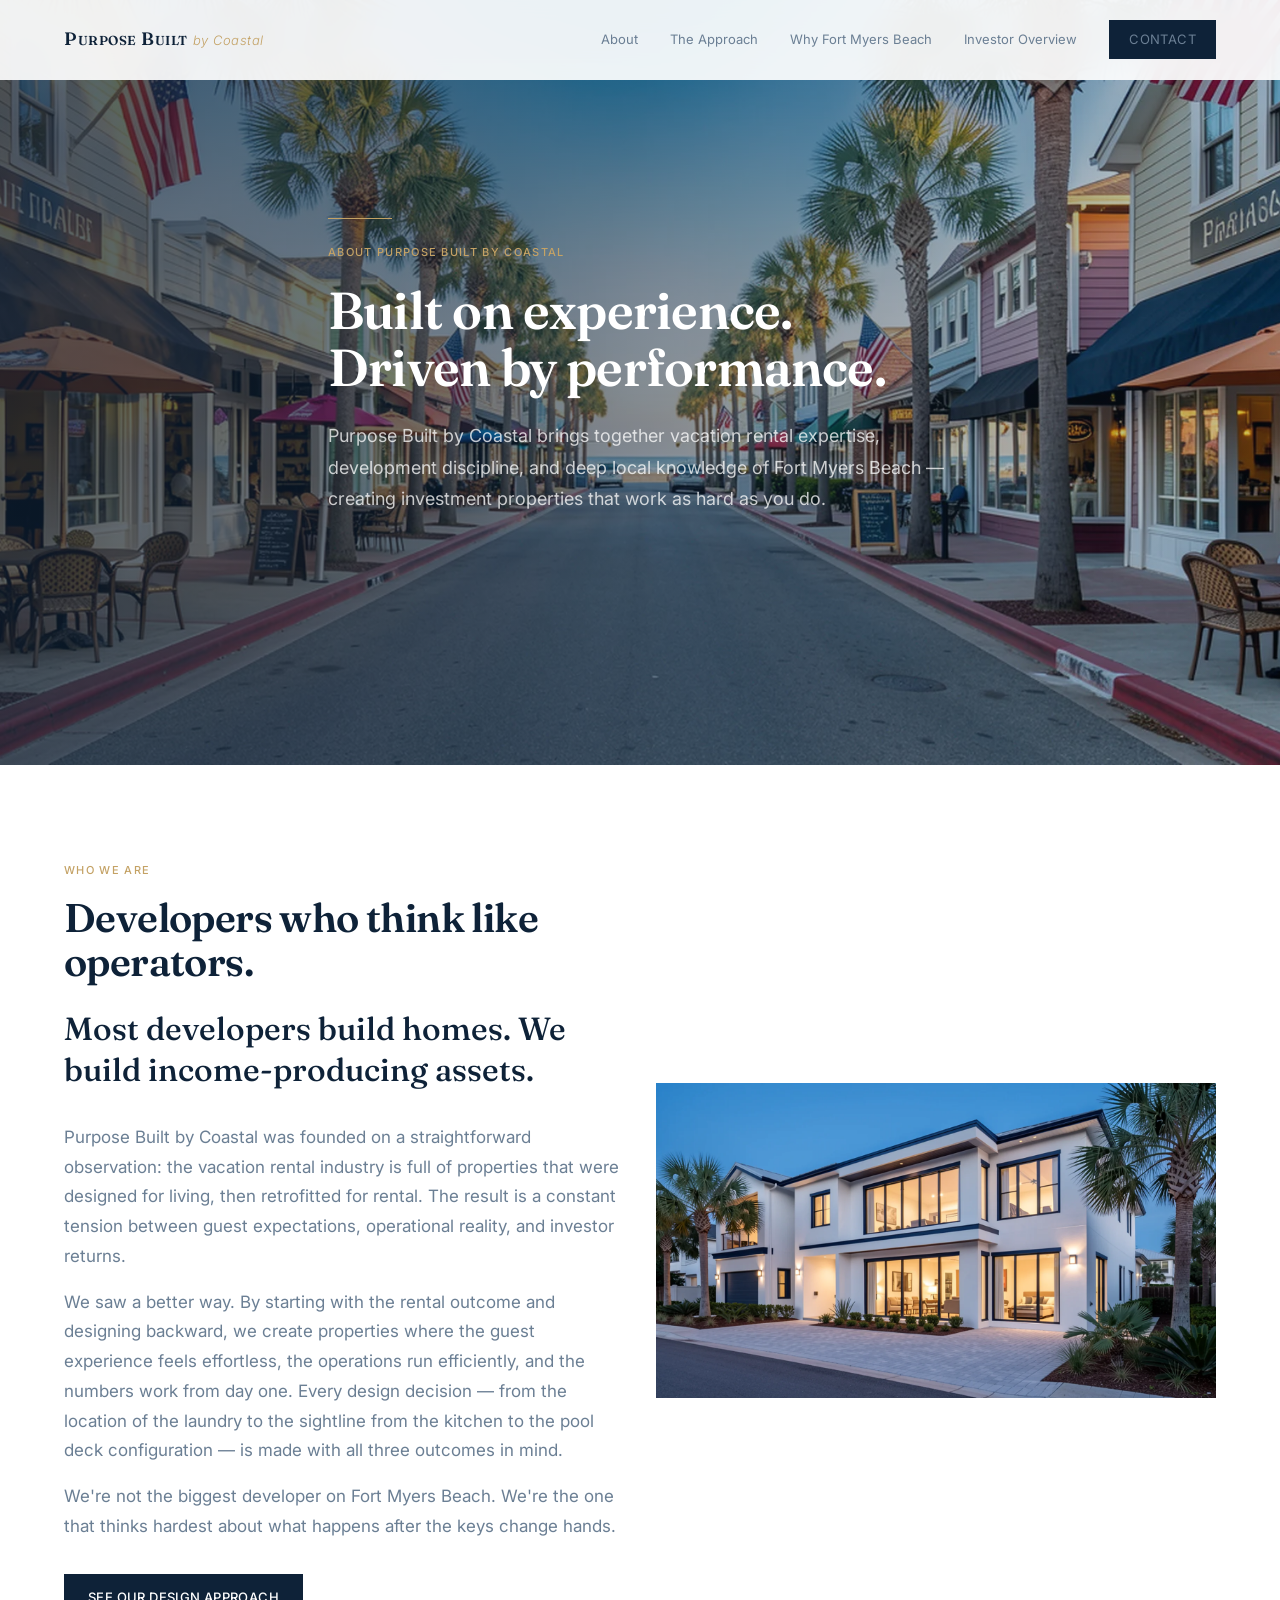
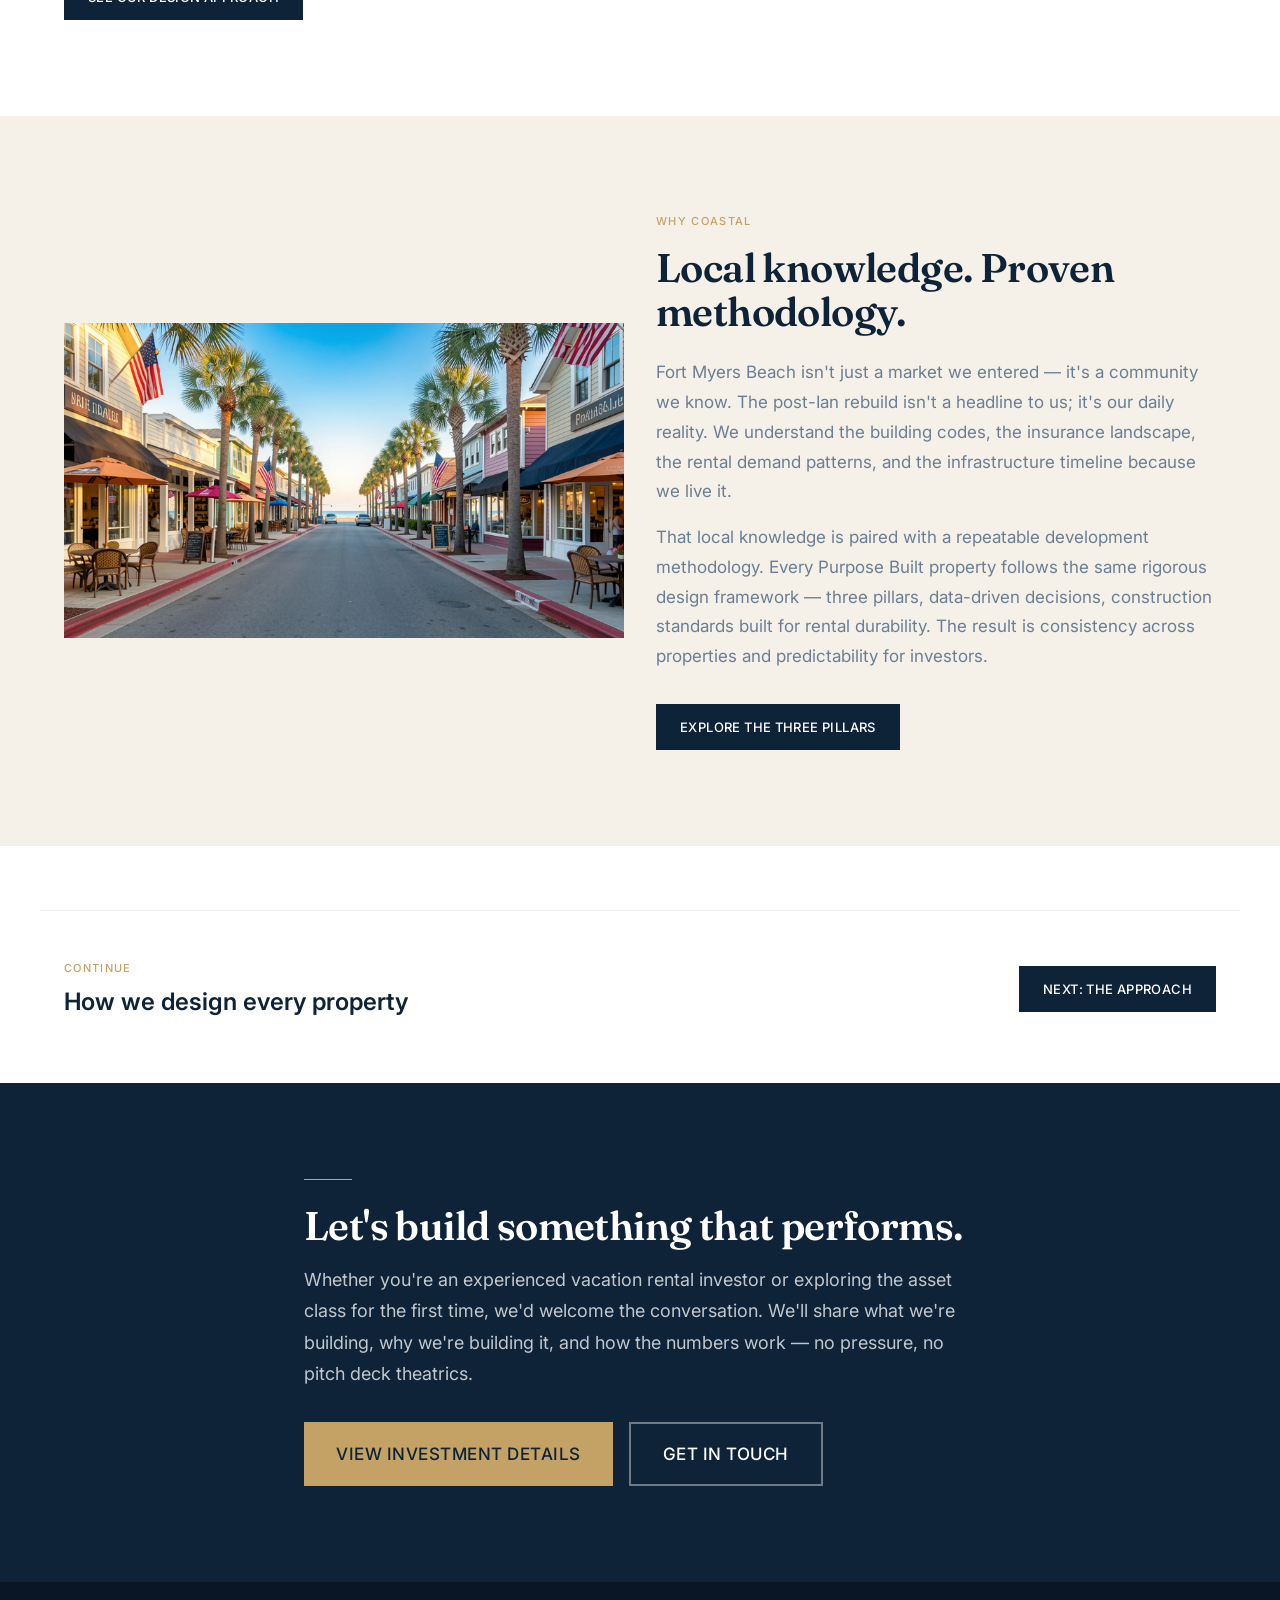
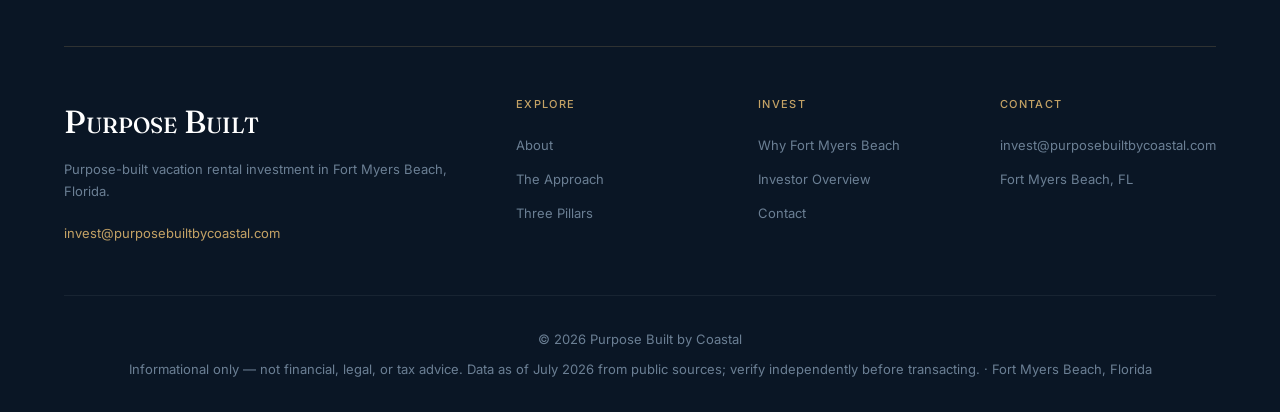
==== commit b2210592: "Image audit: replaced all old v1 AI images with v2 versions + added legal disclaimer to footer on al" ====
--- a/about/index.html
+++ b/about/index.html
@@ -81,8 +81,8 @@
     </div>
     <div>
       <picture>
-        <source srcset="/assets/hero/architectural-detail.webp" type="image/webp">
-        <img src="/assets/hero/architectural-detail.png" alt="Purpose Built by Coastal development team — architectural detail of a Fort Myers Beach vacation rental home" width="1024" height="576" loading="lazy">
+        <source srcset="/assets/hero/home-hero-v2.webp" type="image/webp">
+        <img src="/assets/hero/home-hero-v2.png" alt="Purpose Built by Coastal development team — architectural detail of a Fort Myers Beach vacation rental home" width="1024" height="576" loading="lazy">
       </picture>
     </div>
   </div>
@@ -93,8 +93,8 @@
   <div class="container grid-2 reveal">
     <div>
       <picture>
-        <source srcset="/assets/hero/fmb-streetscape.webp" type="image/webp">
-        <img src="/assets/hero/fmb-streetscape.png" alt="Fort Myers Beach streetscape — the community Purpose Built by Coastal develops within" width="1024" height="576" loading="lazy">
+        <source srcset="/assets/hero/streetscape-v2.webp" type="image/webp">
+        <img src="/assets/hero/streetscape-v2.png" alt="Fort Myers Beach streetscape — the community Purpose Built by Coastal develops within" width="1024" height="576" loading="lazy">
       </picture>
     </div>
     <div>
@@ -162,7 +162,8 @@
       </div>
     </div>
     <div class="footer-bottom">
-      <p class="body-sm text-slate">© 2026 Purpose Built by Coastal · Fort Myers Beach, Florida</p>
+      <p class="body-sm text-slate">© 2026 Purpose Built by Coastal</p>
+      <p class="body-sm text-slate" style="margin-top:var(--space-2)">Informational only — not financial, legal, or tax advice. Data as of July 2026 from public sources; verify independently before transacting. · Fort Myers Beach, Florida</p>
     </div>
   </div>
 </footer>
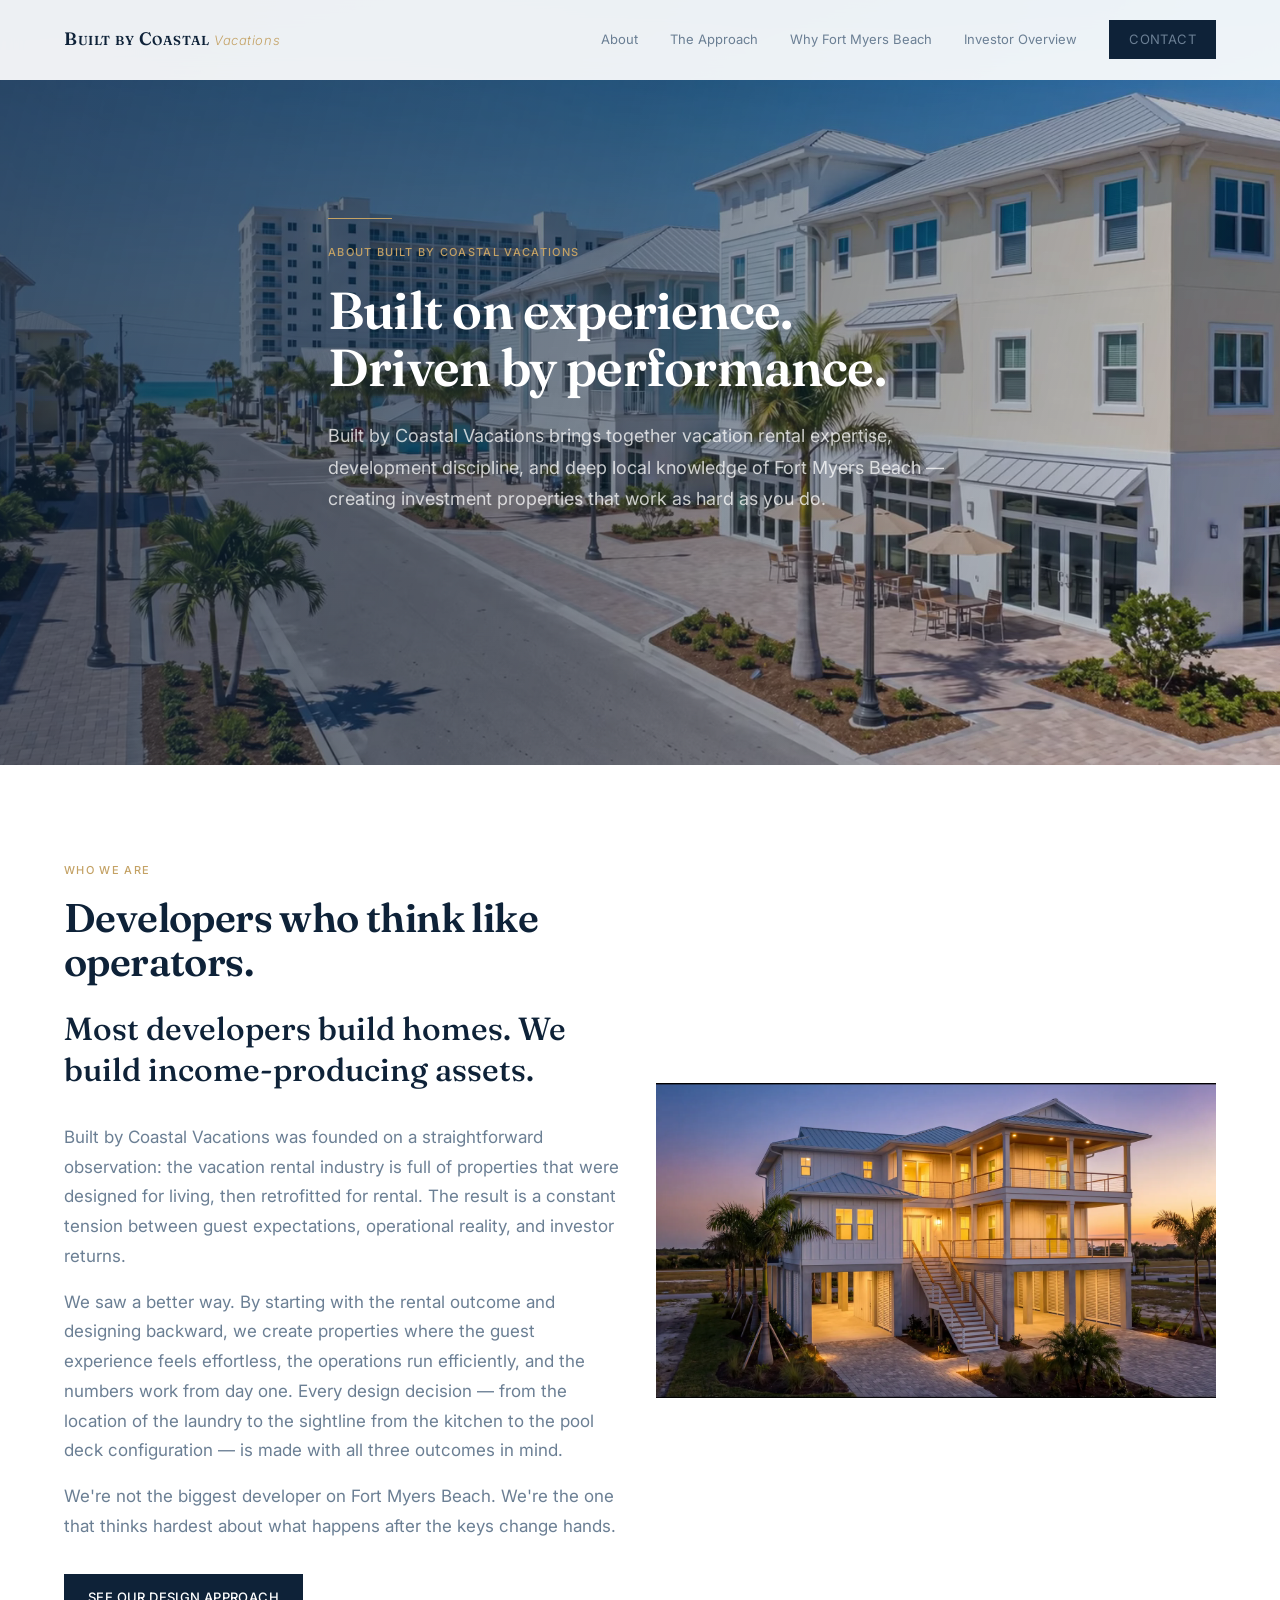
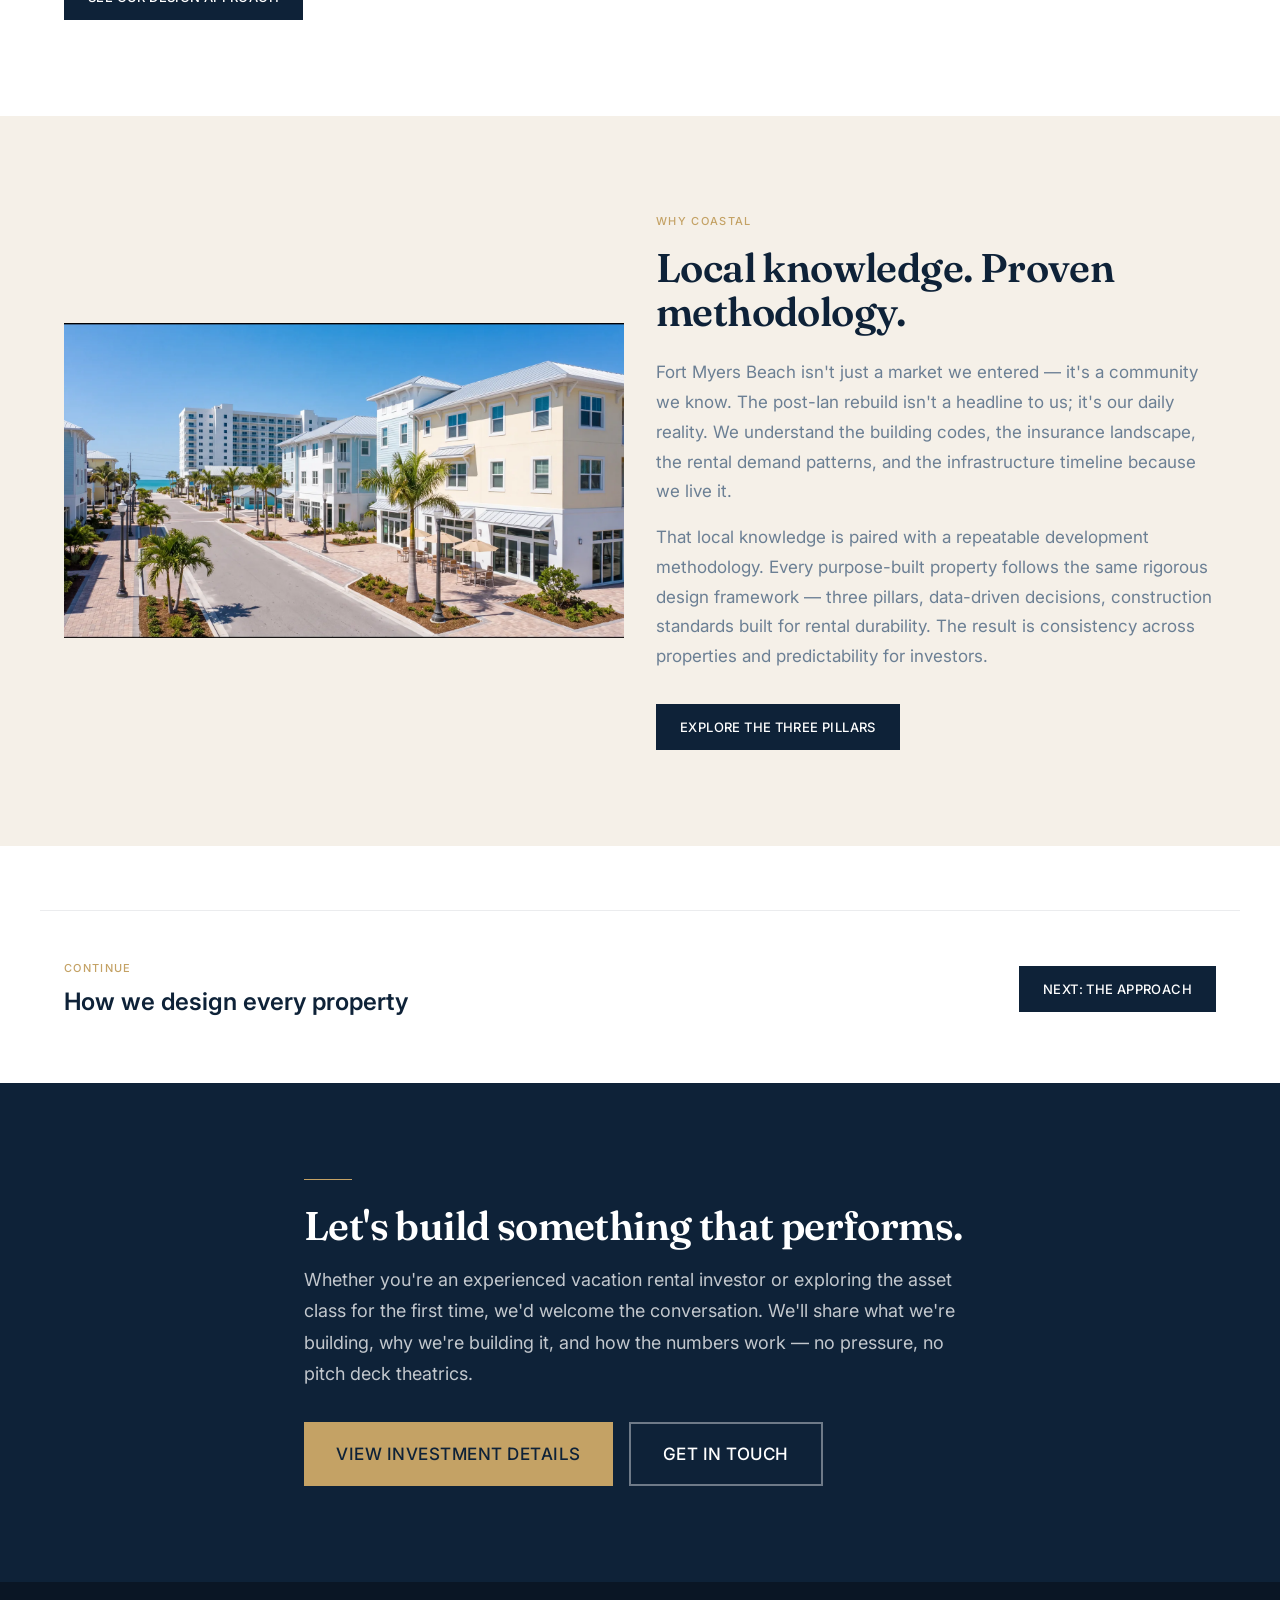
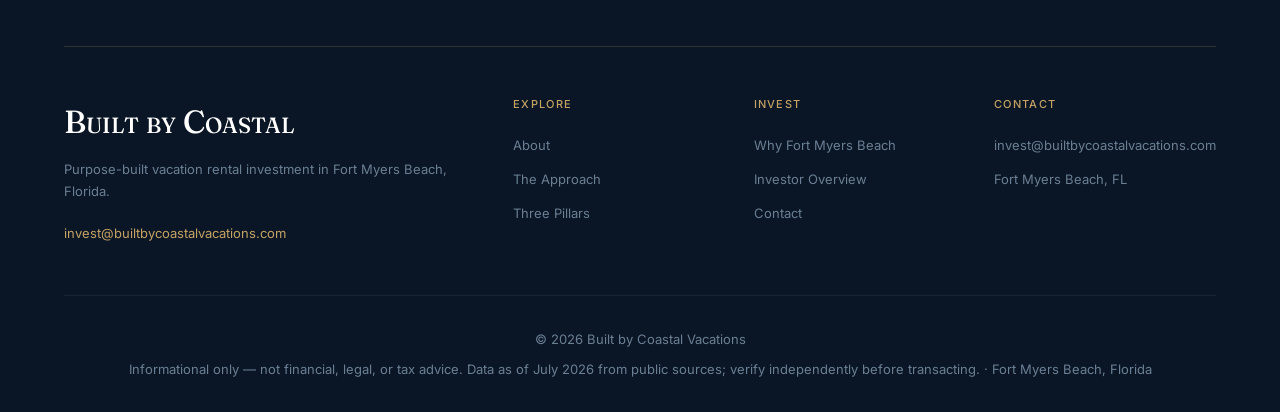
==== commit 13417076: "Built by Coastal Vacations — production site - Rebrand from Purpose Built by Coastal; domain builtby" ====
--- a/about/index.html
+++ b/about/index.html
@@ -3,40 +3,51 @@
 <head>
   <meta charset="UTF-8">
   <meta name="viewport" content="width=device-width, initial-scale=1.0">
-  <title>About Purpose Built by Coastal | Vacation Rental Developers</title>
-  <meta name="description" content="Meet the team behind Purpose Built by Coastal — Fort Myers Beach vacation rental development built on decades of coastal construction and STR expertise.">
-  <link rel="canonical" href="https://purposebuiltbycoastal.com/about/">
+  <title>About Us | Fort Myers Beach Vacation Rental Developer</title>
+  <meta name="description" content="Meet the team behind Built by Coastal Vacations — Fort Myers Beach vacation rental development built on decades of coastal construction and STR expertise.">
+  <link rel="canonical" href="https://builtbycoastalvacations.com/about/">
   <link rel="icon" type="image/svg+xml" href="/assets/icons/favicon.svg">
+  <link rel="apple-touch-icon" href="/assets/icons/apple-touch-icon.png">
+  <link rel="preload" as="image" href="/assets/hero/streetscape-v2.webp" type="image/webp" fetchpriority="high">
   <link rel="preconnect" href="https://fonts.googleapis.com">
   <link rel="preconnect" href="https://fonts.gstatic.com" crossorigin>
   <link href="https://fonts.googleapis.com/css2?family=Fraunces:opsz,wght@9..144,400;9..144,500;9..144,600&family=Inter:wght@300;400;500;600;700&display=swap" rel="stylesheet">
   <link rel="stylesheet" href="/tokens.css">
-  <meta property="og:title" content="About Purpose Built by Coastal | Vacation Rental Developers">
+  <meta property="og:title" content="About Us | Fort Myers Beach Vacation Rental Developer">
   <meta property="og:description" content="Fort Myers Beach vacation rental development built on decades of coastal construction and STR expertise.">
-  <meta property="og:image" content="https://purposebuiltbycoastal.com/assets/og/home-og.png">
-  <meta property="og:url" content="https://purposebuiltbycoastal.com/about/">
+  <meta property="og:image" content="https://builtbycoastalvacations.com/assets/og/about-og.jpg">
+  <meta property="og:url" content="https://builtbycoastalvacations.com/about/">
   <meta property="og:type" content="website">
   <meta name="twitter:card" content="summary_large_image">
+  <meta name="twitter:title" content="About Us | Fort Myers Beach Vacation Rental Developer">
+  <meta name="twitter:description" content="Meet the team behind Built by Coastal Vacations — Fort Myers Beach vacation rental development built on decades of coastal construction and STR expertise.">
+  <meta name="twitter:image" content="https://builtbycoastalvacations.com/assets/og/about-og.jpg">
+  <meta property="og:image:width" content="1200">
+  <meta property="og:image:height" content="630">
   <script type="application/ld+json">
   {
     "@context": "https://schema.org",
     "@type": "Organization",
-    "name": "Purpose Built by Coastal",
-    "url": "https://purposebuiltbycoastal.com",
-    "email": "invest@purposebuiltbycoastal.com",
-    "logo": "https://purposebuiltbycoastal.com/assets/icons/favicon.svg",
-    "description": "Purpose Built by Coastal develops performance-engineered vacation rental investment homes in Fort Myers Beach, Florida — designed from the ground up for guest experience, operational efficiency, and investor ROI.",
+    "name": "Built by Coastal Vacations",
+    "url": "https://builtbycoastalvacations.com",
+    "email": "invest@builtbycoastalvacations.com",
+    "logo": "https://builtbycoastalvacations.com/assets/icons/favicon.svg",
+    "description": "Built by Coastal Vacations develops performance-engineered vacation rental investment homes in Fort Myers Beach, Florida — designed from the ground up for guest experience, operational efficiency, and investor ROI.",
     "address": { "@type": "PostalAddress", "addressLocality": "Fort Myers Beach", "addressRegion": "FL", "addressCountry": "US" },
     "areaServed": "Fort Myers Beach, Florida"
   }
   </script>
+  <script type="application/ld+json">
+  {"@context": "https://schema.org", "@type": "BreadcrumbList", "itemListElement": [{"@type": "ListItem", "position": 1, "name": "Home", "item": "https://builtbycoastalvacations.com/"}, {"@type": "ListItem", "position": 2, "name": "About", "item": "https://builtbycoastalvacations.com/about/"}]}
+  </script>
 </head>
 <body>
+<a href="#main" class="skip-link">Skip to main content</a>
 
 <!-- Nav -->
 <nav class="nav" id="nav">
   <div class="container nav-inner">
-    <a href="/" class="nav-logo" style="font-variant:small-caps">Purpose Built <span style="font-variant:normal">by Coastal</span></a>
+    <a href="/" class="nav-logo" style="font-variant:small-caps">Built by Coastal <span style="font-variant:normal">Vacations</span></a>
     <button class="nav-toggle" id="navToggle" aria-label="Toggle menu" aria-expanded="false">
       <span></span><span></span><span></span>
     </button>
@@ -50,18 +61,21 @@
   </div>
 </nav>
 
+<main id="main">
+
 <!-- Hero -->
 <section class="hero">
   <picture>
     <source srcset="/assets/hero/streetscape-v2.webp" type="image/webp">
-    <img src="/assets/hero/streetscape-v2.png" alt="Coastal town main street at golden hour — palm-lined avenue with boutique shops and outdoor dining" class="hero-bg" width="1600" height="900" loading="eager">
+    <img src="/assets/hero/streetscape-v2.png" alt="Coastal town main street at golden hour — palm-lined avenue with boutique shops and outdoor dining" class="hero-bg" width="1600" height="900" loading="eager" fetchpriority="high">
   </picture>
+  <video class="hero-video" data-src="/assets/hero/video/about-hero.mp4" autoplay muted loop playsinline preload="none" aria-hidden="true" tabindex="-1"></video>
   <div class="hero-scrim"></div>
   <div class="container hero-content">
     <div class="hero-rule"></div>
-    <p class="eyebrow" style="margin-bottom:var(--space-5)">About Purpose Built by Coastal</p>
+    <p class="eyebrow" style="margin-bottom:var(--space-5)">About Built by Coastal Vacations</p>
     <h1>Built on experience. Driven by performance.</h1>
-    <p class="body-lg">Purpose Built by Coastal brings together vacation rental expertise, development discipline, and deep local knowledge of Fort Myers Beach — creating investment properties that work as hard as you do.</p>
+    <p class="body-lg">Built by Coastal Vacations brings together vacation rental expertise, development discipline, and deep local knowledge of Fort Myers Beach — creating investment properties that work as hard as you do.</p>
   </div>
 </section>
 
@@ -73,7 +87,7 @@
       <h2 style="margin-bottom:var(--space-6)">Developers who think like operators.</h2>
       <p class="pull-quote" style="margin-bottom:var(--space-8)">Most developers build homes. We build income-producing assets.</p>
       <div class="body-base text-slate" style="display:flex;flex-direction:column;gap:var(--space-4)">
-        <p>Purpose Built by Coastal was founded on a straightforward observation: the vacation rental industry is full of properties that were designed for living, then retrofitted for rental. The result is a constant tension between guest expectations, operational reality, and investor returns.</p>
+        <p>Built by Coastal Vacations was founded on a straightforward observation: the vacation rental industry is full of properties that were designed for living, then retrofitted for rental. The result is a constant tension between guest expectations, operational reality, and investor returns.</p>
         <p>We saw a better way. By starting with the rental outcome and designing backward, we create properties where the guest experience feels effortless, the operations run efficiently, and the numbers work from day one. Every design decision — from the location of the laundry to the sightline from the kitchen to the pool deck configuration — is made with all three outcomes in mind.</p>
         <p>We're not the biggest developer on Fort Myers Beach. We're the one that thinks hardest about what happens after the keys change hands.</p>
       </div>
@@ -82,7 +96,7 @@
     <div>
       <picture>
         <source srcset="/assets/hero/home-hero-v2.webp" type="image/webp">
-        <img src="/assets/hero/home-hero-v2.png" alt="Purpose Built by Coastal development team — architectural detail of a Fort Myers Beach vacation rental home" width="1024" height="576" loading="lazy">
+        <img src="/assets/hero/home-hero-v2.png" alt="Built by Coastal Vacations development team — architectural detail of a Fort Myers Beach vacation rental home" width="1024" height="576" loading="lazy">
       </picture>
     </div>
   </div>
@@ -94,7 +108,7 @@
     <div>
       <picture>
         <source srcset="/assets/hero/streetscape-v2.webp" type="image/webp">
-        <img src="/assets/hero/streetscape-v2.png" alt="Fort Myers Beach streetscape — the community Purpose Built by Coastal develops within" width="1024" height="576" loading="lazy">
+        <img src="/assets/hero/streetscape-v2.png" alt="Fort Myers Beach streetscape — the community Built by Coastal Vacations develops within" width="1024" height="576" loading="lazy">
       </picture>
     </div>
     <div>
@@ -102,7 +116,7 @@
       <h2 style="margin-bottom:var(--space-6)">Local knowledge. Proven methodology.</h2>
       <div class="body-base text-slate" style="display:flex;flex-direction:column;gap:var(--space-4)">
         <p>Fort Myers Beach isn't just a market we entered — it's a community we know. The post-Ian rebuild isn't a headline to us; it's our daily reality. We understand the building codes, the insurance landscape, the rental demand patterns, and the infrastructure timeline because we live it.</p>
-        <p>That local knowledge is paired with a repeatable development methodology. Every Purpose Built property follows the same rigorous design framework — three pillars, data-driven decisions, construction standards built for rental durability. The result is consistency across properties and predictability for investors.</p>
+        <p>That local knowledge is paired with a repeatable development methodology. Every purpose-built property follows the same rigorous design framework — three pillars, data-driven decisions, construction standards built for rental durability. The result is consistency across properties and predictability for investors.</p>
       </div>
       <a href="/the-approach/#pillars" class="btn btn-primary" style="margin-top:var(--space-8)">Explore the three pillars</a>
     </div>
@@ -133,15 +147,17 @@
   </div>
 </section>
 
+</main>
+
 <!-- Footer -->
 <footer class="footer">
   <div class="container">
     <div class="footer-rule"></div>
     <div class="footer-grid">
       <div>
-        <span class="footer-wordmark" style="font-variant:small-caps">Purpose Built</span>
+        <span class="footer-wordmark" style="font-variant:small-caps">Built by Coastal</span>
         <p class="body-sm text-slate" style="margin-bottom:var(--space-4)">Purpose-built vacation rental investment in Fort Myers Beach, Florida.</p>
-        <a href="mailto:invest@purposebuiltbycoastal.com" class="text-gold body-sm">invest@purposebuiltbycoastal.com</a>
+        <a href="mailto:invest@builtbycoastalvacations.com" class="text-gold body-sm">invest@builtbycoastalvacations.com</a>
       </div>
       <div class="footer-col">
         <h5>Explore</h5>
@@ -157,12 +173,12 @@
       </div>
       <div class="footer-col">
         <h5>Contact</h5>
-        <a href="mailto:invest@purposebuiltbycoastal.com">invest@purposebuiltbycoastal.com</a>
+        <a href="mailto:invest@builtbycoastalvacations.com">invest@builtbycoastalvacations.com</a>
         <span class="body-sm text-slate">Fort Myers Beach, FL</span>
       </div>
     </div>
     <div class="footer-bottom">
-      <p class="body-sm text-slate">© 2026 Purpose Built by Coastal</p>
+      <p class="body-sm text-slate">© 2026 Built by Coastal Vacations</p>
       <p class="body-sm text-slate" style="margin-top:var(--space-2)">Informational only — not financial, legal, or tax advice. Data as of July 2026 from public sources; verify independently before transacting. · Fort Myers Beach, Florida</p>
     </div>
   </div>
@@ -181,5 +197,20 @@
   addEventListener('scroll',function(){nav.classList.toggle('scrolled',scrollY>50);},{passive:true});
 })();
 </script>
+
+<script>
+(function(){
+  var v=document.querySelector('.hero-video');if(!v)return;
+  var ok=window.matchMedia('(min-width: 768px)').matches
+    && window.matchMedia('(prefers-reduced-motion: no-preference)').matches
+    && !(navigator.connection&&navigator.connection.saveData);
+  if(!ok){v.remove();return;}
+  var w=document.createElement('source');w.src=v.dataset.src.replace('.mp4','.webm');w.type='video/webm';
+  var s=document.createElement('source');s.src=v.dataset.src;s.type='video/mp4';
+  v.appendChild(w);v.appendChild(s);v.load();
+  v.addEventListener('playing',function(){v.classList.add('playing');});
+  var p=v.play();if(p&&p.catch)p.catch(function(){v.remove();});
+})();
+</script>
 </body>
 </html>
--- a/tokens.css
+++ b/tokens.css
@@ -168,7 +168,7 @@
 .card:hover{transform:translateY(-2px);box-shadow:var(--shadow-md)}
 .card-cream{background:var(--cream)}
 .card-number{font-family:var(--font-display);font-size:var(--text-5xl);font-weight:var(--font-medium);color:var(--gold);opacity:0.4;line-height:1;margin-bottom:var(--space-4)}
-.card h4{margin-bottom:var(--space-3)}
+.card h4,.card h3.h4{margin-bottom:var(--space-3)}
 .card-icon{margin-bottom:var(--space-4);color:var(--gold)}
 
 /* ═══ Stat Band ═══ */
@@ -263,3 +263,12 @@
   .stat-band,.grid-4{grid-template-columns:1fr}
   .hero-ctas{flex-direction:column}.hero-ctas .btn{width:100%}
 }
+
+.skip-link{position:absolute;left:-9999px;top:0;z-index:200;background:var(--navy);color:#fff;padding:var(--space-3) var(--space-5);border-radius:0 0 6px 0;font-weight:600}
+.skip-link:focus{left:0}
+
+/* Motion hero */
+.hero{position:relative;overflow:hidden}
+.hero-video{position:absolute;inset:0;width:100%;height:100%;object-fit:cover;opacity:0;transition:opacity .8s ease}
+.hero-video.playing{opacity:1}
+@media(prefers-reduced-motion:reduce){.hero-video{display:none}}
